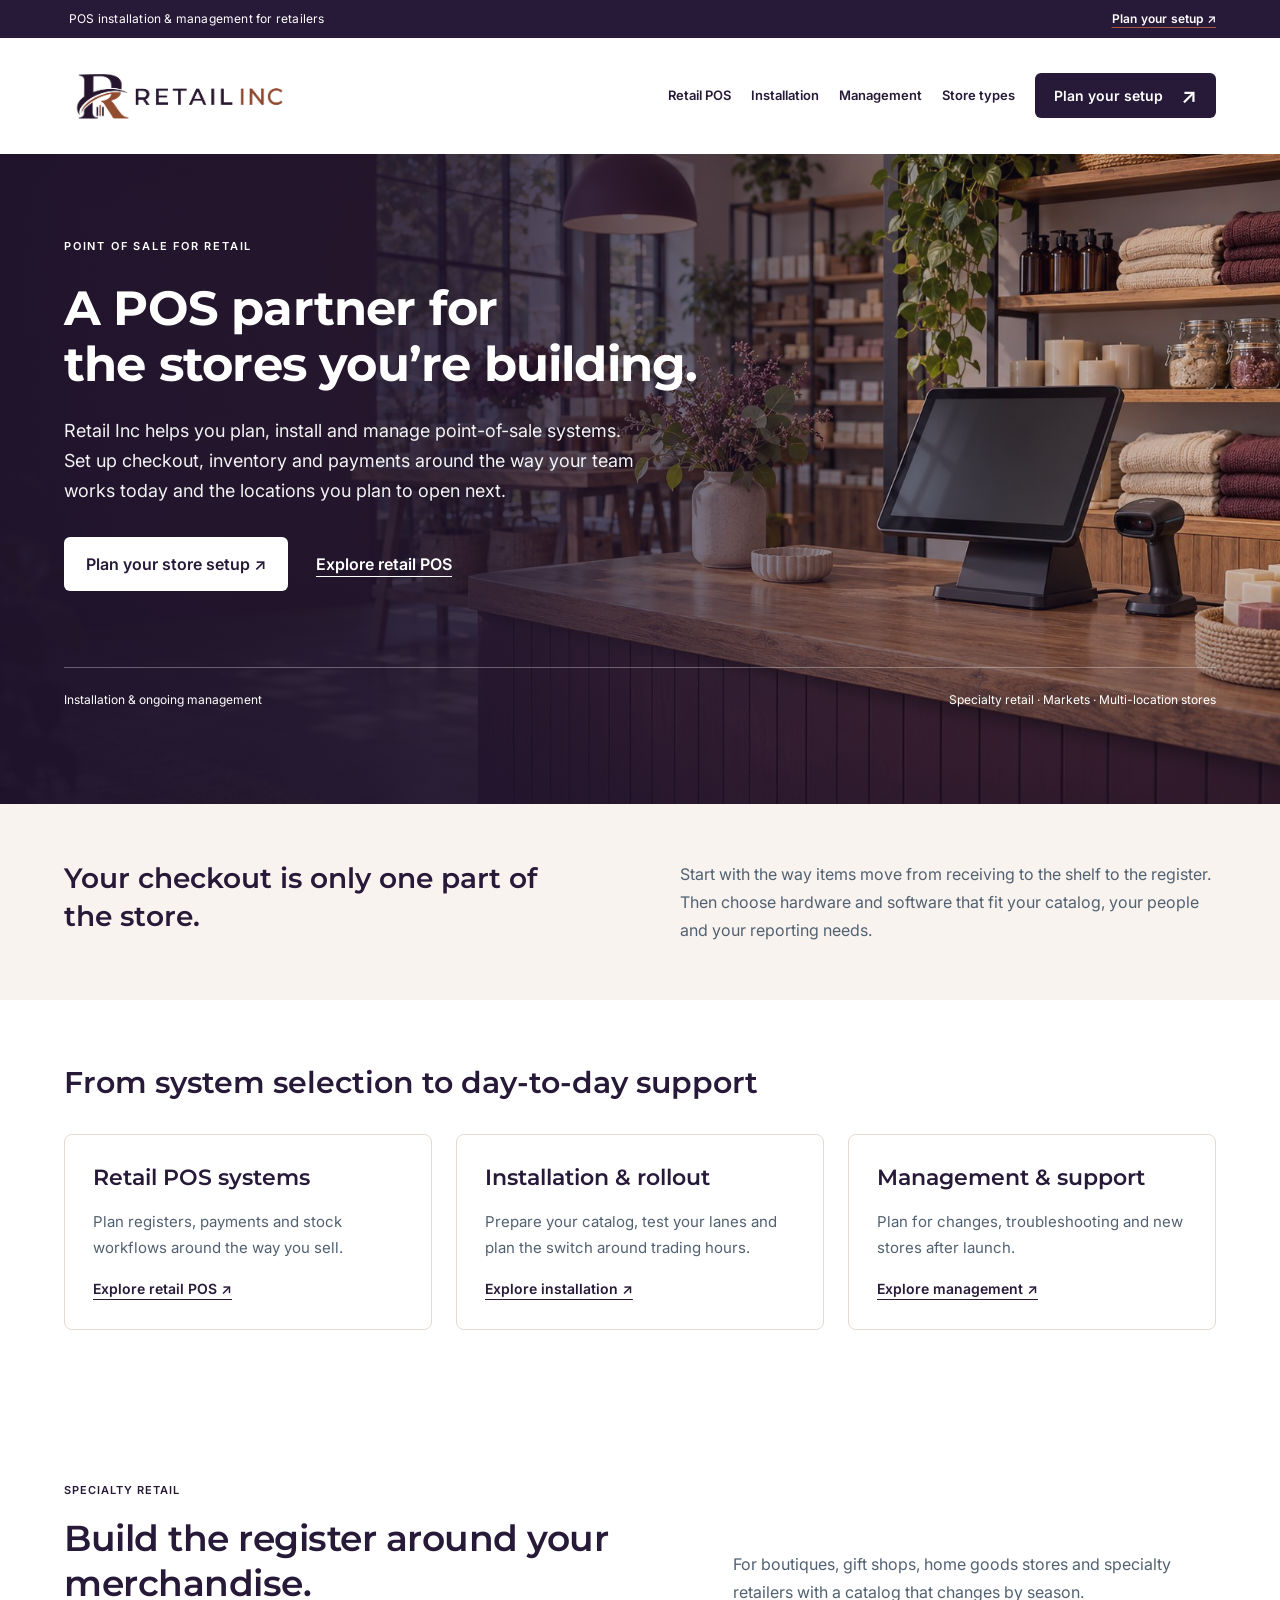
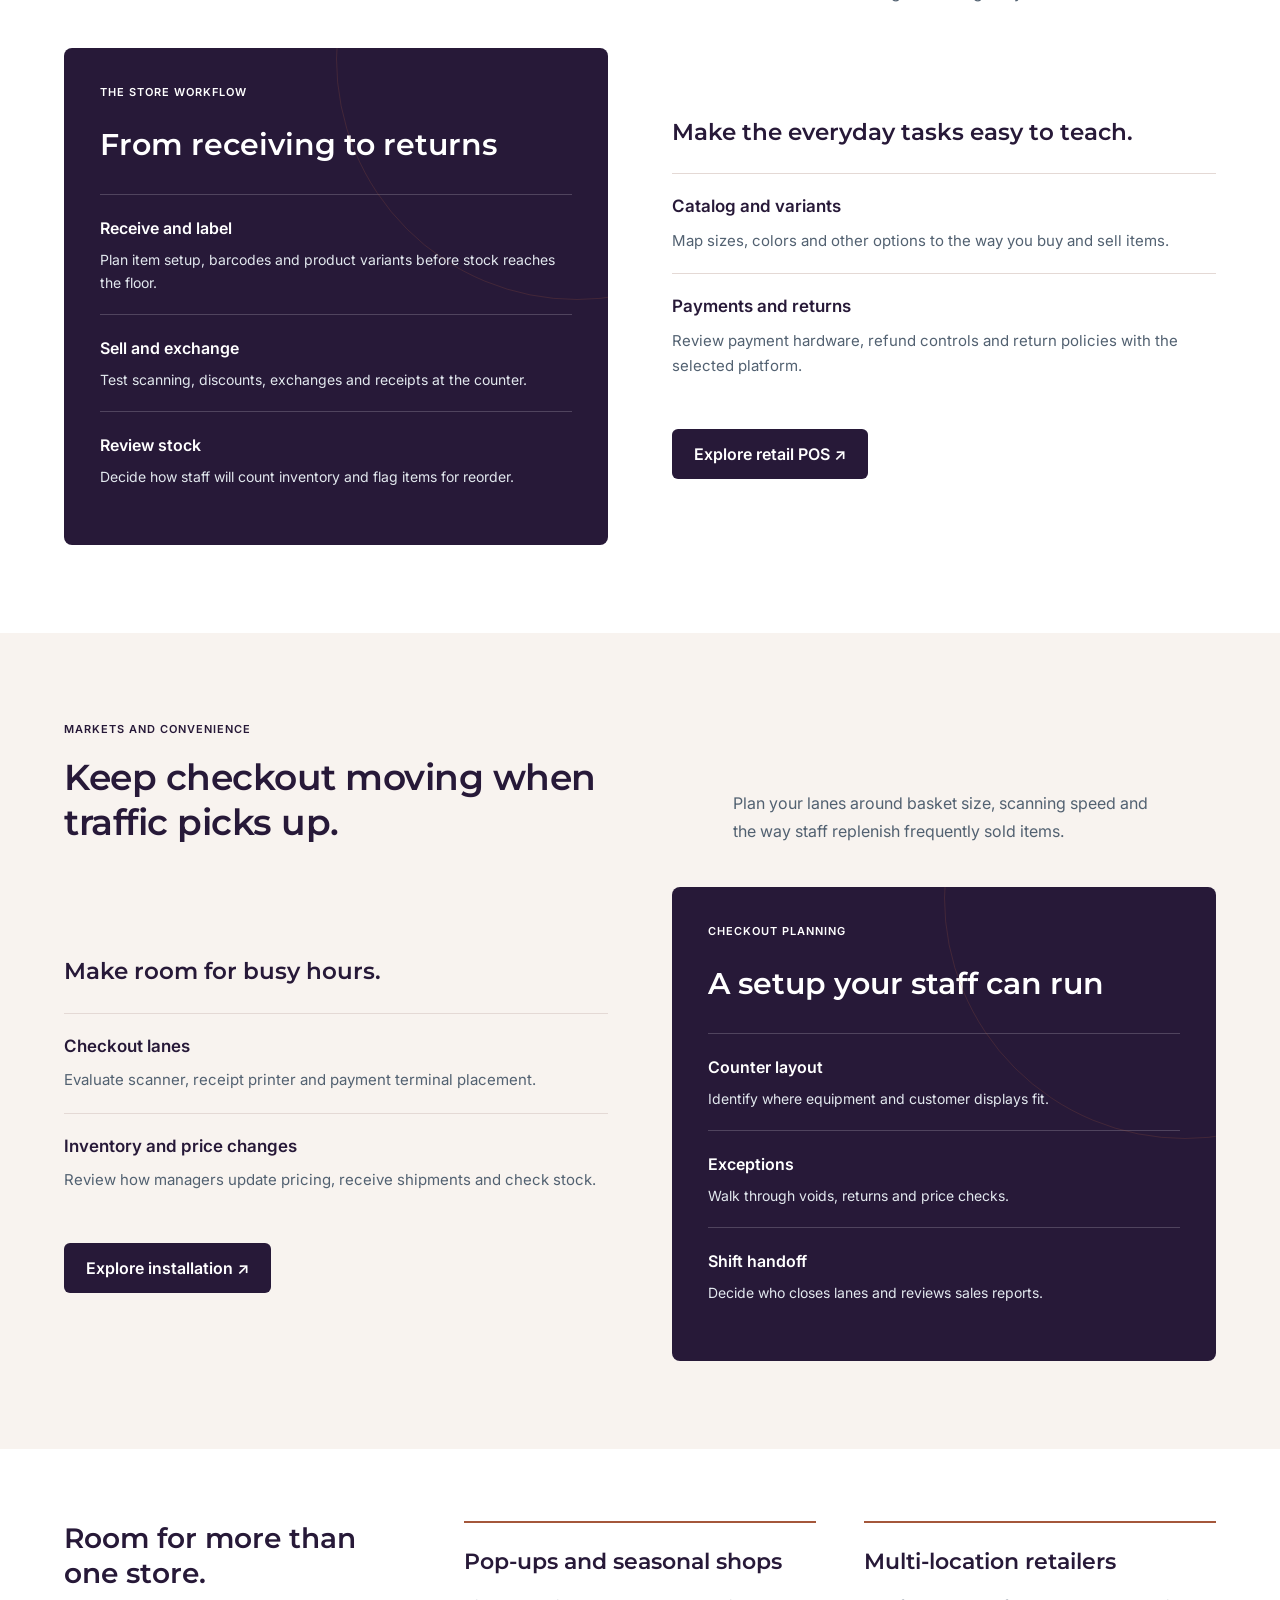
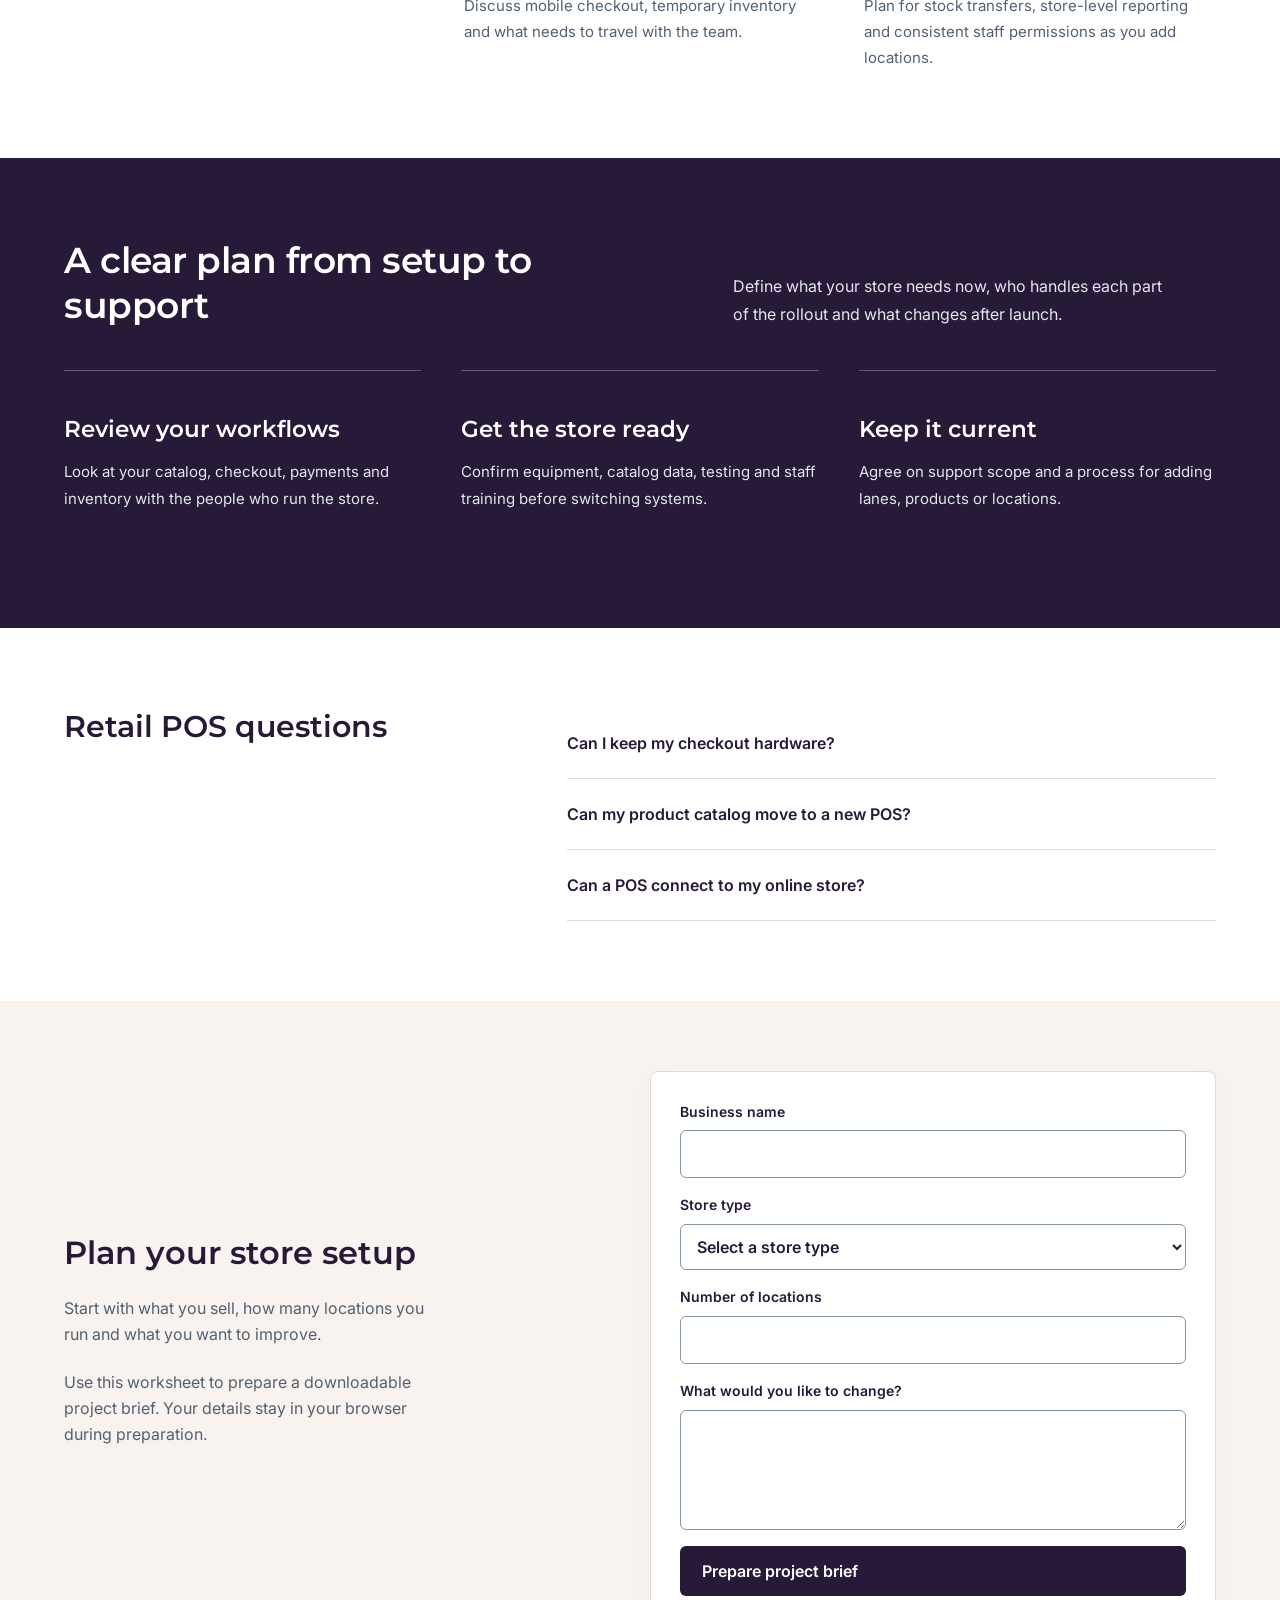
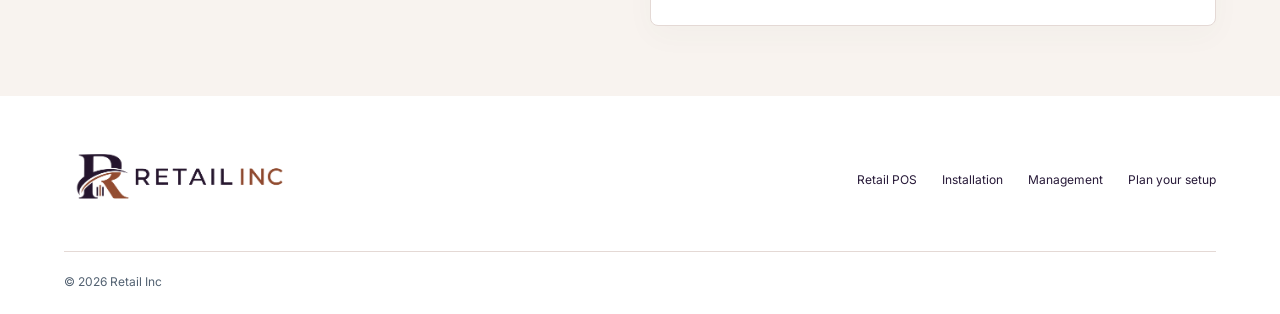
==== index.html @ ff4b21d9 "Add Retail Inc website" ====
<!doctype html>
<html lang="en"><head><meta charset="utf-8"><meta name="viewport" content="width=device-width,initial-scale=1">
<title>Retail Point of Sale & Payments | Retail Inc</title><meta name="description" content="Retail POS installation and ongoing management for specialty stores, markets and multi-location retailers."><meta name="theme-color" content="#271938">
<link rel="icon" href="assets/favicon.png" type="image/png">
<link rel="stylesheet" href="styles.css"><link rel="stylesheet" href="partnership.css"><script src="app.js" defer></script></head>
<body><a class="skip-link" href="#main">Skip to content</a>
<div class="announcement"><div class="wrap"><span>POS installation &amp; management for retailers</span><a href="index.html#contact">Plan your setup ↗</a></div></div>
<header><a class="brand retail-brand" href="index.html"><img src="assets/retail-inc-logo.png" alt="Retail Inc" width="2172" height="724"></a><button class="menu-toggle" aria-label="Open navigation" aria-expanded="false" aria-controls="navigation">☰</button><nav id="navigation" aria-label="Main navigation"><a href="retail-pos.html">Retail POS</a><a href="pos-installation.html">Installation</a><a href="pos-management.html">Management</a><a href="index.html#stores">Store types</a><a class="button small dark" href="index.html#contact">Plan your setup <span aria-hidden="true">↗</span></a></nav></header>
<main id="main" tabindex="-1"><section class="partnership-hero" aria-labelledby="hero-heading"><img class="hero-photo" src="assets/retail-floor.jpg" alt="" width="1672" height="941" fetchpriority="high"><div class="hero-shade"></div><div class="wrap hero-content"><p class="eyebrow">POINT OF SALE FOR RETAIL</p><h1 id="hero-heading">A POS partner for <br>the stores you’re building.</h1><p>Retail Inc helps you plan, install and manage point-of-sale systems. Set up checkout, inventory and payments around the way your team works today and the locations you plan to open next.</p><div class="actions"><a class="button light" href="#contact">Plan your store setup ↗</a><a class="hero-call" href="retail-pos.html">Explore retail POS</a></div><div class="hero-bottom"><span>Installation &amp; ongoing management</span><span>Specialty retail · Markets · Multi-location stores</span></div></div></section><section class="intro-band"><div class="wrap"><h2>Your checkout is only one part of the store.</h2><p>Start with the way items move from receiving to the shelf to the register. Then choose hardware and software that fit your catalog, your people and your reporting needs.</p></div></section><section class="service-links wrap"><div class="service-links-heading"><h2>From system selection to day-to-day support</h2></div><div class="service-card-grid"><a class="service-link-card" href="retail-pos.html"><h3>Retail POS systems</h3><p>Plan registers, payments and stock workflows around the way you sell.</p><b>Explore retail POS ↗</b></a><a class="service-link-card" href="pos-installation.html"><h3>Installation &amp; rollout</h3><p>Prepare your catalog, test your lanes and plan the switch around trading hours.</p><b>Explore installation ↗</b></a><a class="service-link-card" href="pos-management.html"><h3>Management &amp; support</h3><p>Plan for changes, troubleshooting and new stores after launch.</p><b>Explore management ↗</b></a></div></section><section id="stores" class="sector-section wrap"><div class="sector-heading"><div><p class="eyebrow">SPECIALTY RETAIL</p><h2>Build the register around your merchandise.</h2></div><p>For boutiques, gift shops, home goods stores and specialty retailers with a catalog that changes by season.</p></div><div class="lodging-grid"><div class="stay-story"><p class="eyebrow">THE STORE WORKFLOW</p><h3>From receiving to returns</h3><ol><li><div><b>Receive and label</b><p>Plan item setup, barcodes and product variants before stock reaches the floor.</p></div></li><li><div><b>Sell and exchange</b><p>Test scanning, discounts, exchanges and receipts at the counter.</p></div></li><li><div><b>Review stock</b><p>Decide how staff will count inventory and flag items for reorder.</p></div></li></ol></div><div class="sector-copy"><p class="sector-lede">Make the everyday tasks easy to teach.</p><div class="topic-list"><article><h3>Catalog and variants</h3><p>Map sizes, colors and other options to the way you buy and sell items.</p></article><article><h3>Payments and returns</h3><p>Review payment hardware, refund controls and return policies with the selected platform.</p></article></div><a class="button dark" href="retail-pos.html">Explore retail POS ↗</a></div></div></section><div class="service-tint"><section id="markets" class="sector-section wrap"><div class="sector-heading"><div><p class="eyebrow">MARKETS AND CONVENIENCE</p><h2>Keep checkout moving when traffic picks up.</h2></div><p>Plan your lanes around basket size, scanning speed and the way staff replenish frequently sold items.</p></div><div class="lodging-grid"><div class="sector-copy"><p class="sector-lede">Make room for busy hours.</p><div class="topic-list"><article><h3>Checkout lanes</h3><p>Evaluate scanner, receipt printer and payment terminal placement.</p></article><article><h3>Inventory and price changes</h3><p>Review how managers update pricing, receive shipments and check stock.</p></article></div><a class="button dark" href="pos-installation.html">Explore installation ↗</a></div><div class="stay-story"><p class="eyebrow">CHECKOUT PLANNING</p><h3>A setup your staff can run</h3><ol><li><div><b>Counter layout</b><p>Identify where equipment and customer displays fit.</p></div></li><li><div><b>Exceptions</b><p>Walk through voids, returns and price checks.</p></div></li><li><div><b>Shift handoff</b><p>Decide who closes lanes and reviews sales reports.</p></div></li></ol></div></div></section></div><section class="other-venues wrap"><div><h2>Room for more than one store.</h2></div><article><h3>Pop-ups and seasonal shops</h3><p>Discuss mobile checkout, temporary inventory and what needs to travel with the team.</p></article><article><h3>Multi-location retailers</h3><p>Plan for stock transfers, store-level reporting and consistent staff permissions as you add locations.</p></article></section><section class="relationship-section" id="partnership"><div class="wrap"><div class="sector-heading"><h2>A clear plan from setup to support</h2><p>Define what your store needs now, who handles each part of the rollout and what changes after launch.</p></div><div class="relationship-grid"><article><h3>Review your workflows</h3><p>Look at your catalog, checkout, payments and inventory with the people who run the store.</p></article><article><h3>Get the store ready</h3><p>Confirm equipment, catalog data, testing and staff training before switching systems.</p></article><article><h3>Keep it current</h3><p>Agree on support scope and a process for adding lanes, products or locations.</p></article></div></div></section><section class="section wrap faq"><div><h2>Retail POS questions</h2></div><div class="faq-list"><details><summary>Can I keep my checkout hardware?</summary><p>Check the exact models of scanners, printers, payment terminals and other devices against the selected platform before deciding what to replace.</p></details><details><summary>Can my product catalog move to a new POS?</summary><p>Review your export format, SKU and barcode fields, product variants and inventory counts before agreeing on what can be imported.</p></details><details><summary>Can a POS connect to my online store?</summary><p>That depends on both platforms. Confirm how orders, returns and inventory sync before choosing the integration.</p></details></div></section><section class="contact-section" id="contact"><div class="wrap contact-grid"><div><h2>Plan your store setup</h2><p>Start with what you sell, how many locations you run and what you want to improve.</p><p id="inquiry-note">Use this worksheet to prepare a downloadable project brief. Your details stay in your browser during preparation.</p></div><form id="contact-form" aria-describedby="inquiry-note"><label>Business name<input name="business" required maxlength="120"></label><label>Store type<select name="venue" required><option value="">Select a store type</option><option>Specialty retail</option><option>Market or convenience store</option><option>Multi-location retail</option><option>Other</option></select></label><label>Number of locations<input name="locations" type="number" min="1" max="10000" required></label><label>What would you like to change?<textarea name="message" rows="4" maxlength="2000"></textarea></label><button class="button dark" type="submit">Prepare project brief</button><div id="brief-output" hidden><label>Your project brief<textarea id="brief-text" rows="6" readonly></textarea></label><a id="brief-download" class="text-link" download="retail-inc-pos-project-brief.txt">Download as text</a></div><p id="form-status" class="form-status" role="status"></p></form></div></section></main>
<footer class="wrap"><div><a class="retail-brand" href="index.html"><img src="assets/retail-inc-logo.png" alt="Retail Inc" width="2172" height="724"></a></div><div><a href="retail-pos.html">Retail POS</a><a href="pos-installation.html">Installation</a><a href="pos-management.html">Management</a><a href="index.html#contact">Plan your setup</a></div><div class="footer-bottom"><span>© <span id="year">2026</span> Retail Inc</span></div></footer></body></html>
---- styles.css ----
@font-face{font-family:Montserrat;src:url('assets/fonts/Montserrat.ttf') format('truetype');font-style:normal;font-weight:100 900;font-display:swap}
@font-face{font-family:Inter;src:url('assets/fonts/Inter.ttf') format('truetype');font-style:normal;font-weight:100 900;font-display:swap}
:root{--navy:#271938;--gold:#a4573b;--ink:var(--navy);--green:var(--navy);--lime:var(--gold);--cream:#f8f3ef;--muted:#526171;--line:#e4d9d5}*{box-sizing:border-box}html{scroll-behavior:smooth;scroll-padding-top:95px}body{margin:0;background:#fff;color:var(--ink);font-family:'Inter',Arial,sans-serif;font-size:16px;line-height:1.6}h1,h2,h3,p{margin-top:0}h1,h2,h3,.brand{font-family:'Montserrat',Arial,sans-serif}a{color:inherit;text-decoration:none}button,input,select,textarea{font:inherit}button,a,input,select,textarea,summary{-webkit-tap-highlight-color:transparent}button{cursor:pointer}a:focus-visible,button:focus-visible,summary:focus-visible{outline:3px solid #271938;outline-offset:5px}input:focus,select:focus,textarea:focus{outline:2px solid var(--green);outline-offset:2px}.wrap{max-width:1240px;margin:auto;padding-left:32px;padding-right:32px}.announcement{background:var(--green);color:#ffffff;text-align:center;font-size:12px;padding:9px 20px;letter-spacing:.2px}.announcement a{margin-left:18px;color:var(--lime);font-weight:600}.announcement span{margin-left:5px}header{max-width:1440px;margin:auto;display:flex;align-items:center;justify-content:space-between;padding:25px 7%;background:#fff;position:relative;z-index:10}.brand{display:inline-flex;gap:10px;align-items:center;font-size:25px;letter-spacing:-1px;font-weight:800;line-height:1}.brand-pos{font-family:'Inter',Arial,sans-serif;letter-spacing:1.5px;font-size:11px;align-self:flex-end;margin:0 0 3px -4px}.brand-mark{width:30px;height:32px;display:flex;flex-direction:column;justify-content:center;gap:4px}.brand-mark i{height:5px;background:var(--green);border-radius:2px;width:26px;transform:skewX(-20deg)}.brand-mark i:nth-child(2){width:18px}nav{display:flex;align-items:center;gap:29px;font-size:13px;font-weight:600}nav>a:not(.button):hover{color:#271938}.button{display:inline-flex;align-items:center;justify-content:center;gap:29px;padding:15px 22px;border:0;border-radius:7px;font-weight:700;font-size:14px;transition:transform .2s,background .2s;line-height:1.4}.button:hover{transform:translateY(-2px)}.button span{font-size:21px;line-height:1}.dark{background:var(--green);color:#fff}.dark:hover{background:#412951}.small{padding:12px 19px;gap:20px}.light{background:var(--lime);color:var(--green)}.menu-toggle{display:none;border:0;background:none;color:var(--green);font-size:26px}.hero{display:grid;grid-template-columns:1fr 1fr;gap:32px;align-items:center;padding-top:39px;padding-bottom:70px}.eyebrow{font-size:10px;letter-spacing:1.8px;font-weight:700;margin-bottom:23px;display:flex;gap:9px;align-items:center}.dot{height:7px;width:7px;display:inline-block;background:#a4573b;border-radius:50%;flex-shrink:0}h1{font-size:clamp(40px,4.3vw,62px);line-height:1.13;letter-spacing:-2.8px;margin-bottom:24px;font-weight:800}em{font-style:normal;color:#271938}.lede{max-width:480px;color:var(--muted);font-size:16px;line-height:1.75;margin-bottom:29px}.actions{display:flex;align-items:center;gap:25px}.text-link{display:inline-flex;gap:15px;align-items:center;font-size:13px;font-weight:700}.text-link:hover{text-decoration:underline}.hero-notes{display:flex;gap:17px;font-size:10px;color:var(--muted);margin-top:26px}.hero-art{height:470px;background:#f8f3ef;border-radius:18px;position:relative;overflow:hidden;isolation:isolate}.art-grid{position:absolute;inset:0;background-image:linear-gradient(#a4573b0b 1px,transparent 1px),linear-gradient(90deg,#a4573b0b 1px,transparent 1px);background-size:35px 35px}.hero-art:before{content:'';position:absolute;width:420px;height:420px;left:95px;top:20px;background:#eaddc7;border-radius:50%;box-shadow:0 0 0 22px #f0e8db,0 0 0 23px #e4d9d5}.art-caption{position:absolute;top:28px;left:27px;font-size:9px;font-weight:700;letter-spacing:1.5px;display:flex;align-items:center;gap:8px}.terminal{position:absolute;top:95px;left:25px;right:35px;filter:drop-shadow(0 20px 15px #263c3830);transform:rotate(-4deg)}.terminal-screen{background:linear-gradient(130deg,#313e3b,#121a19);padding:10px;border-radius:14px;border:2px solid #53605b;height:248px;position:relative;z-index:2}.pos-top{background:#fff;border-radius:5px 5px 0 0;padding:9px 12px;display:flex;justify-content:space-between;font-size:10px}.pos-top>span{font-size:7px;color:#526171}.mini-mark{color:#a4573b;font-size:15px;vertical-align:middle}.pos-body{display:flex;background:#f7f8f6;height:193px;border-radius:0 0 4px 4px;overflow:hidden;font-size:8px}.pos-body aside{width:29px;background:#f8f3ef;display:flex;flex-direction:column;align-items:center;gap:16px;padding-top:14px;color:#9ba8a1}.pos-body aside .active{color:var(--green)}.pos-menu{flex:1;padding:11px 8px}.pos-title strong{font-size:10px;display:block}.pos-title small{display:block;font-size:6px;color:#839087}.pos-tabs{display:flex;gap:10px;font-size:6px;margin:9px 0}.pos-tabs span{padding:3px 7px}.pos-tabs .selected{background:var(--green);color:#fff;border-radius:4px}.food-grid{display:grid;grid-template-columns:repeat(3,1fr);gap:5px}.food-grid>div{background:#fff;border:1px solid #e4d9d5;border-radius:4px;padding:3px 5px;display:flex;flex-direction:column;height:51px}.food-grid>div>span{font-size:17px;line-height:23px}.food-grid b{font-size:5.5px}.food-grid small{font-size:5px;color:#7b847c}.pos-order{width:118px;background:#fff;padding:12px 9px}.pos-order>b{font-size:9px;display:block}.pos-order>b>span{float:right}.pos-order>small{color:#8c958e;font-size:6px}.pos-order>div{display:flex;justify-content:space-between;border-bottom:1px solid #eef0eb;padding:13px 0;font-size:6px}.pos-order p{margin:21px 0 8px;font-size:7px}.pos-order p b{float:right}.send-kitchen{background:var(--green);color:#fff;padding:7px 5px;display:block;border-radius:3px;font-size:6px;text-align:center}.terminal-neck{width:74px;height:79px;background:linear-gradient(90deg,#1b2523,#495551,#25302c);margin:-2px auto 0;transform:skewX(-9deg)}.terminal-base{width:182px;height:17px;background:linear-gradient(#52615b,#1a2521);margin:-3px auto 0;border-radius:50% 50% 7px 7px}.reader{position:absolute;right:27px;bottom:61px;width:103px;height:173px;background:linear-gradient(110deg,#34413c,#101a16);border:2px solid #55615b;border-radius:13px;transform:rotate(11deg);box-shadow:6px 14px 13px #23352b40;z-index:3;padding:9px}.reader-screen{background:#f8f3ef;border-radius:5px;display:flex;flex-direction:column;align-items:center;height:93px;padding-top:8px;line-height:1.5}.reader-screen>span{font-size:6px;font-weight:700}.reader-screen b{font-size:19px;margin:3px 0}.reader-screen small{font-size:5px}.reader-screen>div{font-size:18px}.reader-keys{text-align:center;color:#798c81;font-size:13px;line-height:18px;margin-top:7px}.reader-keys span{color:#a4573b}.floating-ticket{position:absolute;bottom:70px;left:22px;display:flex;align-items:center;gap:12px;background:white;border-radius:9px;padding:13px 17px;box-shadow:0 8px 25px #304f3520;z-index:4}.ticket-icon{background:#f2e2da;border-radius:50%;height:31px;width:31px;display:grid;place-items:center;color:#271938}.floating-ticket b,.floating-ticket small{display:block;font-size:10px}.floating-ticket small{font-size:9px;color:var(--muted)}.art-foot{position:absolute;bottom:17px;left:27px;font-size:10px;font-weight:600;margin:0}.illustration-note{position:absolute;right:16px;bottom:17px;font-size:8px;color:#526171}.benefit-strip{background:var(--cream);border-block:1px solid #e4d9d5}.benefit-strip>.wrap{padding-block:27px;display:grid;grid-template-columns:1.4fr 1fr 1fr 1fr;align-items:center;gap:27px}.benefit-strip p{font-size:12px;color:var(--muted);line-height:1.7;margin:0}.benefit-strip strong{color:var(--ink);font-size:13px}.benefit-strip .wrap>div{display:flex;gap:13px;align-items:center;font-size:12px}.benefit-strip .wrap>div>span{color:#271938;font-size:11px;border:1px solid #d6c4a7;border-radius:50%;width:30px;height:30px;display:grid;place-items:center;flex-shrink:0}.section{padding-top:85px;padding-bottom:85px}.section-heading{display:flex;justify-content:space-between;align-items:flex-end;gap:60px;margin-bottom:37px}.section-heading>.eyebrow{margin:0}.section-heading p:last-child{max-width:340px;font-size:14px;color:var(--muted);margin-bottom:4px}h2{font-size:37px;line-height:1.22;letter-spacing:-1.6px;margin-bottom:0;font-weight:800}.section-heading .eyebrow{margin-bottom:14px}.industry-grid{display:grid;grid-template-columns:repeat(4,1fr);gap:15px}.industry-card{text-align:left;position:relative;border:1px solid var(--line);border-radius:11px;background:#fff;color:var(--ink);padding:25px 20px 25px;transition:background .2s,transform .2s}.industry-card:hover{transform:translateY(-4px);background:#f8f3ef}.industry-card.active{background:var(--green);border-color:var(--green);color:#fff}.industry-icon{display:block;font-size:34px;line-height:1; margin-bottom:27px}.industry-card small{display:block;font-size:7px;letter-spacing:.9px;opacity:.7}.industry-card h3{font-size:20px;letter-spacing:-.6px;margin:10px 0}.industry-card p{font-size:12px;max-width:165px;line-height:1.7;opacity:.75;margin-bottom:21px}.card-arrow{font-size:24px}.industry-detail{background:var(--cream);border-radius:7px;margin-top:17px;padding:20px 23px;display:grid;grid-template-columns:1fr 1.35fr auto;gap:22px;align-items:center}.industry-detail b{font-size:12px;line-height:1.6}.industry-detail p{font-size:11px;color:var(--muted);margin:0}.industry-detail a{font-size:10px;font-weight:700;white-space:nowrap}.industry-detail a span{margin-left:10px}.solutions{background:var(--cream)}.solution-tabs{border-bottom:1px solid #e4d9d5;display:flex;gap:33px}.solution-tabs button{background:none;border:0;border-bottom:3px solid transparent;padding:15px 0;font-size:13px;font-weight:700;color:#526171}.solution-tabs button[aria-selected=true]{color:var(--green);border-bottom-color:var(--green)}.solution-panel{padding-top:42px;display:grid;grid-template-columns:1fr 1fr;gap:90px;align-items:center}.pill{font-size:8px;letter-spacing:1px;background:#f2e2da;color:#271938;padding:7px 11px;border-radius:4px;display:inline-block;margin-bottom:20px}.solution-copy h3{font-size:35px;line-height:1.2;letter-spacing:-1px;margin-bottom:19px}.solution-copy p{font-size:14px;color:var(--muted);max-width:440px}.solution-copy ul{padding:0;list-style:none;margin:21px 0 26px;font-size:12px}.solution-copy li{margin:10px 0}.solution-copy li:before{content:'✓';color:#271938;margin-right:11px}.workflow-visual{background:#eee6da;border-radius:14px;padding:32px;position:relative}.workflow-top{font-size:8px;letter-spacing:1px;display:flex;align-items:center;gap:8px;margin-bottom:25px;font-weight:700}.demo-label{margin-left:auto;font-size:7px;color:#526171}.workflow-row{border:1px solid #e4d9d5;border-radius:8px;background:#fff;padding:16px;display:flex;gap:13px;align-items:center;box-shadow:0 3px 6px #54644207}.workflow-symbol{background:#f8f3ef;width:38px;height:38px;border-radius:8px;display:grid;place-items:center;font-size:22px;flex-shrink:0}.workflow-row b{font-size:13px;display:block}.workflow-row small{display:block;font-size:10px;color:var(--muted)}.workflow-check{margin-left:auto;color:#271938}.flow-line{height:18px;border-left:2px dashed #a4573b;margin-left:36px}.workflow-visual>p{text-align:center;font-size:10px;color:#526171;margin:23px 0 0}.process-grid{display:grid;grid-template-columns:repeat(4,1fr);gap:30px;margin-top:45px}.process-grid article{border-top:1px solid var(--line);padding-top:23px}.process-grid article>span{font-size:11px;color:#271938;letter-spacing:1px}.process-grid h3{font-size:16px;line-height:1.5;margin:15px 0 10px;letter-spacing:-.4px}.process-grid p{font-size:12px;color:var(--muted);margin:0}.support{background:var(--green);border-radius:16px;color:#fff;display:grid;grid-template-columns:1fr 1.25fr;gap:80px;align-items:center;padding-top:57px;padding-bottom:57px}.support .eyebrow{color:var(--lime);font-size:9px;margin-bottom:16px}.support h2{font-size:33px;letter-spacing:-1px}.support p:not(.eyebrow){font-size:13px;max-width:420px;color:#e3e8ee;line-height:1.8;margin:22px 0}.support-art{height:300px;position:relative;display:grid;place-items:center}.support-orbit{width:240px;height:240px;border-radius:50%;border:1px dashed #a4573b90;position:absolute;box-shadow:0 0 0 34px #ffffff03,0 0 0 68px #ffffff02}.support-center{border:1px solid #a4573b;background:#412951;color:var(--lime);font-size:64px;width:110px;height:110px;display:grid;place-items:center;border-radius:25px;box-shadow:0 0 40px #a4573b10}.orbit-tag{position:absolute;background:#ffffff;color:var(--green);padding:10px 18px;border-radius:7px;font-size:12px;font-weight:700;box-shadow:0 5px 20px #001c1630}.orbit-tag.one{left:3%;top:38px}.orbit-tag.two{right:0;top:130px}.orbit-tag.three{bottom:25px;left:24%}.faq{display:grid;grid-template-columns:1fr 1.5fr;gap:70px}.faq .eyebrow{font-size:9px;margin-bottom:17px}.faq>div>p:last-child{font-size:13px;color:var(--muted);margin-top:20px}.faq-list details{border-bottom:1px solid var(--line)}summary{list-style:none;cursor:pointer;font-size:13px;font-weight:600;padding:22px 0;display:flex;justify-content:space-between;gap:15px}summary::-webkit-details-marker{display:none}summary span{font-size:19px;color:#271938;line-height:1}details[open] summary span{transform:rotate(45deg)}details p{font-size:12px;color:var(--muted);margin:0 25px 22px 0}.contact-section{background:#f8f3ef;padding:70px 0}.contact-grid{display:grid;grid-template-columns:1fr 1.1fr;gap:80px;align-items:center}.contact-grid h2{font-size:41px}.contact-grid>.wrap{margin:0}.contact-grid>div>p:not(.eyebrow){font-size:14px;max-width:360px;color:var(--muted);margin-top:22px}.contact-notes{display:flex;flex-direction:column;font-size:12px;gap:10px;margin-top:30px}.contact-grid>div>.template-note{font-size:10px!important;margin-top:35px!important;color:#526171!important}form{background:#fff;border:1px solid #e4d9d5;padding:29px;border-radius:12px;box-shadow:0 10px 30px #45573908}.form-row{display:grid;grid-template-columns:1fr 1fr;gap:15px}label{font-size:10px;font-weight:700;display:block;margin-bottom:16px}input,select,textarea{width:100%;border:1px solid #8796a3;border-radius:5px;background:#fff;padding:11px 12px;display:block;font-size:12px;color:var(--ink);margin-top:7px}input::placeholder,textarea::placeholder{color:#526171}textarea{resize:vertical;min-height:90px}form .button{width:100%;justify-content:space-between}.form-status{font-size:12px;margin:12px 0 0}.form-status:empty{display:none}footer{display:flex;justify-content:space-between;align-items:center;padding-top:42px;padding-bottom:22px;flex-wrap:wrap;gap:30px}footer .brand{font-size:23px}footer p{font-size:10px;color:var(--muted);margin:14px 0 0}footer>div:nth-child(2){display:flex;gap:25px;font-size:11px}.footer-link{background:none;border:0;padding:0;color:inherit;font-size:11px}.footer-bottom{border-top:1px solid var(--line);padding-top:20px;display:flex;width:100%;justify-content:space-between;font-size:9px;color:#526171}dialog{max-width:520px;width:calc(100% - 40px);border:0;border-radius:14px;padding:35px;color:var(--ink);box-shadow:0 25px 100px #0003}dialog::backdrop{background:#271938bc}dialog h2{font-size:29px;margin-bottom:20px}dialog p{font-size:14px;color:var(--muted)}.dialog-close{position:absolute;right:14px;top:8px;background:none;border:0;font-size:28px;color:var(--green)}
@media(min-width:1450px){header{padding-inline:100px}}@media(max-width:1050px){header{padding-inline:32px}nav{gap:18px}.hero{gap:24px}h1{font-size:46px}.hero-art{height:430px}.terminal{left:15px;right:20px}.terminal-screen{height:218px}.pos-body{height:164px}.pos-order{width:96px}.pos-order p{margin-top:10px}.food-grid>div{height:41px}.food-grid>div>span{font-size:13px;line-height:16px}.pos-title strong{font-size:8px}.floating-ticket{left:12px;padding:10px;bottom:53px}.reader{right:12px;bottom:50px;width:88px;height:151px}.reader-screen{height:79px}.hero-notes{gap:10px;font-size:9px}.actions{gap:17px}.actions .button{gap:15px;font-size:12px}.industry-card{padding:23px 15px}.industry-card h3{font-size:18px}.solution-panel{gap:45px}.support{gap:35px}.contact-grid{gap:45px}.industry-detail{grid-template-columns:1fr 1fr}.industry-detail a{grid-column:1/-1}}@media(max-width:760px){.wrap{padding-inline:22px}.announcement{font-size:10px}.announcement a{display:none}header{padding:22px}.brand{font-size:23px}.menu-toggle{display:block}nav{display:none;position:absolute;top:77px;left:0;right:0;background:#fff;padding:20px 22px;box-shadow:0 12px 20px #123d3914;flex-direction:column;align-items:stretch}nav.open{display:flex}.hero{grid-template-columns:1fr;padding-top:26px;padding-bottom:40px;gap:34px}h1{font-size:48px;letter-spacing:-2px}.eyebrow{font-size:8px;letter-spacing:1.3px}.lede{font-size:14px}.hero-notes{font-size:9px;gap:14px}.hero-art{max-width:550px;width:100%;height:425px}.terminal{top:88px;left:28px;right:40px}.terminal-screen{height:248px}.pos-body{height:193px}.pos-order{width:118px}.pos-order p{margin-top:21px}.food-grid>div{height:51px}.food-grid>div>span{font-size:17px;line-height:23px}.reader{right:26px;bottom:43px}.floating-ticket{bottom:50px;left:20px}.art-foot{bottom:14px;font-size:8px}.illustration-note{font-size:7px;bottom:14px}.benefit-strip>.wrap{grid-template-columns:1fr 1fr;gap:20px}.benefit-strip .wrap>div{font-size:10px;gap:8px}.benefit-strip strong{font-size:11px}.benefit-strip p{font-size:10px}.section{padding-top:55px;padding-bottom:55px}.section-heading{display:block;margin-bottom:28px}.section-heading p:last-child{margin-top:20px;max-width:100%;font-size:13px}h2{font-size:31px;letter-spacing:-1.2px}.industry-grid{grid-template-columns:1fr 1fr;gap:12px}.industry-card small{font-size:6px}.industry-card p{font-size:11px;margin-bottom:12px}.industry-icon{margin-bottom:20px;font-size:29px}.industry-detail{display:block;padding:18px}.industry-detail p{margin:10px 0}.solution-tabs{gap:18px}.solution-tabs button{font-size:10px;line-height:1.5;text-align:left;padding:12px 0}.solution-panel{grid-template-columns:1fr;gap:30px;padding-top:28px}.solution-copy h3{font-size:31px}.workflow-visual{padding:25px}.process-grid{grid-template-columns:1fr 1fr;gap:25px;margin-top:30px}.process-grid h3{font-size:14px}.process-grid p{font-size:11px}.support{margin-inline:15px;width:calc(100% - 30px);grid-template-columns:1fr;padding:28px;gap:20px}.support-art{height:250px}.support-orbit{width:200px;height:200px}.support h2{font-size:29px}.faq{grid-template-columns:1fr;gap:12px}.faq>div>p:last-child{margin-top:14px}summary{font-size:12px}.contact-section{padding:50px 0}.contact-grid{grid-template-columns:1fr;gap:26px}.contact-grid h2{font-size:35px}.contact-grid>div>.template-note{margin-top:22px!important}form{padding:22px}.form-row{gap:12px}.footer-bottom{gap:15px}footer{padding-block:35px 20px}footer>div:nth-child(2){gap:22px}}@media(max-width:380px){h1{font-size:41px}.actions{gap:14px}.actions .button{font-size:11px;padding:13px}.text-link{font-size:11px;gap:9px}.hero-notes{font-size:8px;gap:9px}.hero-art{height:380px}.terminal{left:12px;right:17px;top:80px}.terminal-screen{height:218px}.pos-body{height:164px}.pos-order{width:96px}.food-grid>div{height:41px}.food-grid>div>span{font-size:13px;line-height:16px}.pos-title strong{font-size:8px}.pos-order p{margin-top:10px}.reader{right:15px;bottom:40px}.floating-ticket{left:10px;bottom:44px}.floating-ticket b{font-size:8px}.floating-ticket small{font-size:7px}.art-foot{font-size:7px}.illustration-note{font-size:6px}.form-row{grid-template-columns:1fr}}
@media(prefers-reduced-motion:reduce){html{scroll-behavior:auto}*{transition:none!important}}

/* Hospitality Inc brand system: typography, surfaces and accessible controls. */
:root { --radius-card: 8px; --radius-control: 6px; }
body { line-height: 1.625; }
h1,h2,h3 { letter-spacing: normal; font-weight: 600; }
h1 { font-size:48px; line-height:1.167; font-weight:700; }
h2 { font-size:32px; line-height:1.25; }
h3 { font-size:22px; line-height:1.364; }
.wrap { max-width:1200px; padding-inline:24px; }
header { max-width:1200px; padding:20px 24px; gap:24px; }
.brand { gap:12px; letter-spacing:0; font-size:20px; font-weight:700; flex-shrink:0; }
.brand-logo { width:58px; height:58px; object-fit:contain; }
.brand-name { display:flex; flex-direction:column; gap:7px; }
.brand-name b { font-weight:700; white-space:nowrap; }
.brand-name b span { color:var(--gold); }
.brand-name small { font:500 9px/1.3 'Inter',Arial,sans-serif; letter-spacing:1px; }
nav { gap:24px; font-size:14px; }
nav>a:not(.button):hover { text-decoration:underline; text-underline-offset:5px; }
.announcement { color:#fff; }
.announcement a { color:#fff; text-decoration:underline; text-decoration-color:var(--gold); text-underline-offset:4px; }
.button { border-radius:var(--radius-control); min-height:44px; font-size:16px; line-height:1.25; font-weight:600; gap:18px; }
.button:hover { transform:none; }
.dark:hover { background:#412951; }
.light { background:#fff; color:var(--navy); }
.light:hover { background:var(--cream); }
.text-link { font-size:16px; font-weight:600; text-decoration:underline; text-underline-offset:5px; }
.hero { padding-block:48px 64px; gap:40px; }
.hero h1 em { color:var(--navy); text-decoration:underline; text-decoration-color:var(--gold); text-underline-offset:9px; text-decoration-thickness:3px; }
.eyebrow { font-size:11px; letter-spacing:1px; font-weight:600; }
.hero-notes { flex-wrap:wrap; font-size:12px; }
.hero-art,.industry-card,.workflow-visual,.support,form,dialog { border-radius:var(--radius-card); }
.section { padding-block:80px; }
.benefit-strip p,.benefit-strip strong,.benefit-strip .wrap>div { font-size:14px; }
.section-heading p:last-child,.solution-copy p,.process-grid p,.support p:not(.eyebrow),.faq>div>p:last-child,.contact-grid>div>p:not(.eyebrow) { font-size:16px; line-height:1.625; }
.industry-card { padding:24px 20px; }
.industry-card small { font-size:10px; opacity:1; line-height:1.5; }
.industry-card h3 { font-size:22px; letter-spacing:normal; }
.industry-card p { font-size:14px; opacity:1; max-width:none; }
.industry-card:hover { transform:none; border-color:var(--gold); }
.industry-card.active { border-color:var(--navy); box-shadow:inset 0 4px var(--gold); }
.industry-detail { grid-template-columns:1fr 1.25fr; padding:24px; }
.industry-detail b,.industry-detail p,.industry-detail a { font-size:14px; }
.industry-detail a { grid-column:1/-1; text-decoration:underline; text-underline-offset:4px; white-space:normal; }
.solution-tabs button { font-size:16px; min-height:48px; color:var(--muted); }
.solution-tabs button[aria-selected=true] { border-bottom-color:var(--gold); }
.solution-copy h3 { font-size:32px; line-height:1.25; letter-spacing:normal; }
.pill { font-size:11px; }
.solution-copy ul { font-size:16px; }
.workflow-row b { font-size:16px; }.workflow-row small { font-size:12px; }
.workflow-top,.workflow-visual>p { font-size:11px; }.demo-label { font-size:10px; }
.process-grid { gap:24px; }.process-grid h3 { font-size:22px; letter-spacing:normal; line-height:1.364; }
.process-grid article>span { color:var(--navy); font-size:14px; border-top:3px solid var(--gold); padding-top:10px; }
.support h2 { font-size:32px; letter-spacing:normal; }.support .eyebrow { color:#fff; font-size:11px; }
.support-center { color:#fff; }.orbit-tag { font-size:14px; }
summary { font-size:16px; min-height:48px; }details p { font-size:16px; }
.contact-grid h2 { font-size:32px; }.contact-notes { font-size:14px; }
label { font-size:14px; font-weight:600; }
input,select,textarea { font-size:16px; line-height:1.5; min-height:44px; border-radius:var(--radius-control); }
.form-status { font-size:14px; } .contact-grid>div>.template-note { font-size:12px!important; color:var(--muted)!important; }
footer .footer-logo { width:260px; height:auto; display:block; }
footer p,footer>div:nth-child(2),.footer-link,.footer-bottom { font-size:12px; }
.footer-link,footer>div:nth-child(2)>a { min-height:44px; display:inline-flex; align-items:center; }
.footer-link:hover,footer>div:nth-child(2)>a:hover { text-decoration:underline; }
:where(a,button,summary,input,select,textarea):focus-visible { outline:2px solid var(--navy); outline-offset:3px; }
.announcement a:focus-visible,.support a:focus-visible,.industry-card.active:focus-visible { outline-color:var(--gold); }
.skip-link { position:absolute; z-index:100; top:8px; left:16px; padding:12px 18px; background:#fff; color:var(--navy); transform:translateY(-200%); }
.skip-link:focus { transform:translateY(0); }
@media(max-width:1050px) { nav { gap:16px; } .brand-name small { font-size:8px; } .actions { flex-wrap:wrap; } .hero { gap:24px; } }
@media(max-width:900px) { header { padding-inline:24px; } .brand { font-size:17px; } nav { gap:12px; font-size:12px; } nav .button { font-size:14px; padding-inline:14px; } .hero h1 { font-size:40px; } }
@media(max-width:760px) {
 .wrap { padding-inline:16px; } header { padding:16px; } .brand { font-size:19px; } .brand-logo { width:48px; height:48px; }
 .brand-name small { font-size:8px; } .menu-toggle { min-width:44px; min-height:44px; } nav { top:80px; font-size:16px; padding:16px; }
 nav>a { min-height:44px; display:flex; align-items:center; } nav .button { font-size:16px; }
 .hero { padding-block:32px 48px; gap:32px; } .hero h1 { font-size:32px; line-height:1.25; letter-spacing:normal; }
 .hero h1 em { text-underline-offset:6px; } .hero .lede { font-size:16px; }.hero-notes { gap:12px; }
 .actions { flex-wrap:wrap; gap:24px; }.actions .button { font-size:16px; }
 h2,.support h2,.contact-grid h2,.solution-copy h3 { font-size:26px; line-height:1.31; letter-spacing:normal; }
 .section { padding-block:48px; }.section-heading p:last-child { font-size:16px; }
 .industry-card { padding:20px 16px; }.industry-card h3 { font-size:20px; }.industry-card small { font-size:9px; }
 .solution-tabs { gap:16px; }.solution-tabs button { font-size:13px; flex:1; }
 .process-grid { grid-template-columns:1fr 1fr; }.process-grid h3 { font-size:20px; }.process-grid p { font-size:16px; }
 .support { padding:24px; }.support .eyebrow { font-size:10px; }.faq { gap:24px; }summary { font-size:16px; }
 form { padding:20px; }.form-row { grid-template-columns:1fr; gap:0; }.contact-notes { gap:12px; }
 footer { gap:24px; } footer>div:nth-child(2) { flex-wrap:wrap; gap:24px; }.footer-bottom { flex-wrap:wrap; }
}
@media(max-width:380px) { .brand { font-size:17px; }.brand-name small { font-size:7px; }.industry-grid,.process-grid { grid-template-columns:1fr; }.actions .button,.text-link { font-size:16px; }.hero-notes { font-size:12px; } }
---- partnership.css ----
/* Client revision: balanced lodging and dining, led by a lasting partnership. */
.announcement>.wrap{display:flex;justify-content:space-between;gap:20px;align-items:center}.announcement a{margin:0}.announcement .wrap>span>span{margin-inline:10px;color:#edc8b7}.announcement .wrap>span{font-size:12px}
header{gap:20px}nav{gap:20px;font-size:13px}nav .button{font-size:14px}.nav-phone{white-space:nowrap}.brand-name small{font-size:8px}
.partnership-hero{position:relative;background:var(--navy);color:#fff;min-height:650px;isolation:isolate;overflow:hidden}.hero-photo{position:absolute;inset:0;width:100%;height:100%;object-fit:cover;object-position:center 55%;z-index:-3}.hero-shade{position:absolute;inset:0;z-index:-2;background:linear-gradient(90deg,rgba(29,18,43,.95) 0%,rgba(29,18,43,.83) 38%,rgba(29,18,43,.33) 72%,rgba(29,18,43,.14)),linear-gradient(0deg,rgba(29,18,43,.55),transparent 40%)}
.hero-content{padding-top:84px;padding-bottom:28px}.hero-content .eyebrow{font-size:11px;letter-spacing:1.8px;margin-bottom:24px;color:#fff}.hero-content h1{font-size:48px;line-height:1.17;letter-spacing:-.8px;max-width:750px;margin-bottom:24px}.hero-content>p:not(.eyebrow){font-size:18px;line-height:1.65;max-width:580px;color:#f2f3f4;margin-bottom:32px}.hero-content .actions{gap:28px}.hero-content .button{padding:17px 22px}.hero-call{font-size:16px;text-decoration:underline;text-underline-offset:6px;font-weight:600}.hero-call:focus-visible{outline-color:#fff}.hero-bottom{border-top:1px solid #ffffff50;display:flex;justify-content:space-between;gap:24px;margin-top:76px;padding-top:22px;font-size:12px;color:#fff}.hero-bottom i{font-style:normal;color:#edc8b7;margin:0 10px}
.intro-band{background:var(--cream);padding:56px 0}.intro-band>.wrap{display:grid;grid-template-columns:1fr 1fr;column-gap:80px;row-gap:16px}.intro-band .eyebrow{grid-column:1/-1;margin:0}.intro-band h2{font-size:28px;line-height:1.35}.intro-band p:last-child{font-size:16px;color:var(--muted);margin:0;line-height:1.75}
.sector-section{padding-block:88px}.sector-heading{display:grid;grid-template-columns:1.2fr 1fr;align-items:end;gap:90px;margin-bottom:42px}.sector-heading .eyebrow{margin-bottom:16px}.sector-heading h2{font-size:36px;line-height:1.25;letter-spacing:-.5px}.sector-heading>p{font-size:16px;line-height:1.75;color:var(--muted);margin:0;max-width:440px}
.lodging-grid,.dining-grid{display:grid;grid-template-columns:1fr 1fr;gap:64px;align-items:center}.stay-story{padding:36px;background:var(--navy);color:#fff;border-radius:8px;position:relative;overflow:hidden}.stay-story:before{content:'';position:absolute;width:480px;height:480px;border:1px solid #a4573b38;border-radius:50%;top:-230px;right:-210px;pointer-events:none}.stay-story-top,.board-top{display:flex;justify-content:space-between;gap:16px;font-size:10px;letter-spacing:1.4px;margin-bottom:30px}.stay-story-top>span:last-child,.board-top>span:last-child{font-size:25px;line-height:1}.stay-story h3,.dining-board h3{font-size:30px;line-height:1.3;margin-bottom:30px}.stay-story ol{margin:0;padding:0;list-style:none}.stay-story li{display:flex;gap:18px;align-items:start;padding:20px 0;border-top:1px solid #ffffff30}.stay-story li>span{font-size:12px;color:#efc1aa;padding-top:3px}.stay-story li b{font-size:16px;font-weight:600}.stay-story li p{font-size:14px;line-height:1.6;color:#e2e8ee;margin:8px 0 0}.stay-story .story-caption{font-size:11px;color:#e2e8ee;border-top:1px solid #ffffff30;padding-top:20px;margin:0}
.sector-copy>p{font-size:16px;line-height:1.75;color:var(--muted)}.sector-copy>.sector-lede{font:600 23px/1.5 'Montserrat',Arial,sans-serif;color:var(--navy);margin-bottom:16px}.topic-list{margin:24px 0 30px}.topic-list article{padding:20px 0;border-top:1px solid var(--line)}.topic-list h3{font:600 17px/1.5 'Inter',Arial,sans-serif;margin-bottom:8px}.topic-list p{font-size:15px;color:var(--muted);line-height:1.7;margin:0}
.restaurant-section{padding-block:80px;background:var(--cream)}.dining-board{padding:36px;border:1px solid #ddc8be;border-radius:8px;background:#fff}.dining-board h3{color:var(--navy)}.concept-row{display:flex;gap:18px;padding:24px 0;border-top:1px solid var(--line)}.concept-row>span{width:40px;height:40px;border:1px solid #ddc5a1;border-radius:50%;display:grid;place-items:center;flex-shrink:0;font-size:12px}.concept-row b{font-size:16px;font-weight:600}.concept-row p{font-size:14px;color:var(--muted);margin:6px 0 0}.board-caption{font-size:12px;color:var(--muted);margin:16px 0 0;border-top:3px solid var(--gold);padding-top:18px}
.other-venues{padding-block:72px;display:grid;grid-template-columns:1fr 1fr 1fr;gap:48px}.other-venues .eyebrow{font-size:10px}.other-venues h2{font-size:28px}.other-venues h3{font-size:22px;margin-bottom:16px}.other-venues article{border-top:2px solid var(--gold);padding-top:24px}.other-venues p:not(.eyebrow){font-size:15px;color:var(--muted);line-height:1.75}.other-venues .text-link{font-size:14px}
.relationship-section{background:var(--navy);color:#fff;padding-block:80px}.relationship-section .sector-heading p{color:#e2e8ee}.relationship-section .eyebrow{color:#fff}.relationship-grid{display:grid;grid-template-columns:repeat(3,1fr);gap:40px;margin-bottom:36px}.relationship-grid article{border-top:1px solid #ffffff45;padding-top:24px}.relationship-grid article>span{font-size:10px;letter-spacing:1px;color:#efc1aa}.relationship-grid h3{font-size:23px;line-height:1.4;margin:18px 0 12px}.relationship-grid p{font-size:15px;line-height:1.8;color:#e2e8ee;margin:0}.relationship-section .text-link{font-size:15px;color:#fff}.relationship-section a:focus-visible{outline-color:#fff}
.faq h2{font-size:30px}.faq .eyebrow{font-size:11px}.contact-grid{gap:72px}.contact-phone{font:600 27px/1.5 'Montserrat',Arial,sans-serif;display:inline-flex;gap:20px;align-items:center;margin-top:16px;text-decoration:underline;text-underline-offset:7px}.contact-grid>div>.contact-hours{font-size:14px;margin:16px 0;color:var(--navy)}address{font-size:14px;line-height:1.7;font-style:normal;color:var(--muted)}.contact-grid>div>.template-note{max-width:390px}footer .footer-contact{display:block}footer .footer-contact>a{font-weight:600;font-size:16px;min-height:44px}footer .footer-contact p{font-size:12px;margin:8px 0}footer>div:nth-child(3){display:flex;gap:24px;font-size:12px}footer>div:nth-child(3)>a{min-height:44px;display:inline-flex;align-items:center}
@media(max-width:1100px){nav{gap:14px;font-size:12px}.brand{font-size:18px}.brand-name small{font-size:7px}.nav-phone{display:none}.lodging-grid,.dining-grid{gap:40px}.sector-heading{gap:48px}.hero-content h1{font-size:44px}}
@media(max-width:800px){header{padding:16px}.menu-toggle{display:block}nav{display:none;position:absolute;top:80px;left:0;right:0;padding:20px;background:#fff;box-shadow:0 12px 20px #27193818;flex-direction:column;align-items:stretch;font-size:16px}nav.open{display:flex}nav>a{min-height:44px;display:flex;align-items:center}.nav-phone{display:flex}.hero-content h1{font-size:38px}.hero-content{padding-top:60px}.sector-heading{gap:32px}.sector-heading h2{font-size:30px}.lodging-grid,.dining-grid{gap:28px}.stay-story,.dining-board{padding:28px}.other-venues{gap:28px}.relationship-grid{gap:24px}.intro-band>.wrap{gap:24px}.sector-copy>.sector-lede{font-size:20px}}
@media(max-width:650px){.announcement{padding:8px 0}.announcement>.wrap{justify-content:space-between;gap:10px}.announcement .wrap>span{font-size:9px}.announcement .wrap>span>span{margin-inline:3px}.announcement a{display:inline;font-size:11px;white-space:nowrap}.announcement a span{display:none}.brand{font-size:18px}.partnership-hero{min-height:650px}.hero-content{padding-top:52px;padding-bottom:24px}.hero-content h1{font-size:34px;line-height:1.25;letter-spacing:-.5px}.hero-content h1 br{display:none}.hero-content h1{max-width:440px}.hero-content .eyebrow{font-size:9px;letter-spacing:1px}.hero-content>p:not(.eyebrow){font-size:16px;max-width:380px}.hero-content .actions{align-items:start;gap:24px;flex-direction:column}.hero-content .button{font-size:14px;padding:16px 18px}.hero-shade{background:linear-gradient(90deg,rgba(29,18,43,.9),rgba(29,18,43,.63)),linear-gradient(0deg,rgba(29,18,43,.65),transparent)}.hero-photo{object-position:62% center}.hero-bottom{flex-direction:column;gap:12px;margin-top:44px;font-size:11px}.hero-bottom i{margin-inline:5px}.intro-band{padding-block:40px}.intro-band>.wrap{grid-template-columns:1fr;gap:20px}.intro-band h2{font-size:26px}.intro-band .eyebrow{font-size:9px}.sector-section,.restaurant-section{padding-block:48px}.sector-heading{grid-template-columns:1fr;gap:22px;margin-bottom:28px}.sector-heading h2{font-size:28px}.sector-heading .eyebrow{font-size:10px}.lodging-grid,.dining-grid{grid-template-columns:1fr;gap:32px}.stay-story h3,.dining-board h3{font-size:28px}.stay-story,.dining-board{padding:28px 24px}.sector-copy>.sector-lede{font-size:22px}.topic-list{margin-block:24px}.sector-copy .button{font-size:14px}.other-venues{grid-template-columns:1fr;gap:32px;padding-block:48px}.other-venues h2 br{display:none}.other-venues article{padding-top:20px}.relationship-section{padding-block:48px}.relationship-grid{grid-template-columns:1fr;gap:28px}.relationship-grid h3{font-size:22px}.relationship-grid article>span{font-size:10px}.faq h2{font-size:26px}.contact-phone{font-size:25px}.contact-grid{gap:32px}footer{align-items:start}footer .footer-logo{width:230px}footer>div:nth-child(3){flex-wrap:wrap;width:100%;gap:24px}.contact-grid>div>.template-note{font-size:12px!important}}
@media(prefers-reduced-motion:reduce){html{scroll-behavior:auto}}

footer>div.footer-contact{display:block}footer>div.footer-contact>a{display:inline-flex;align-items:center}footer>div.footer-contact address{margin-top:8px}
/* Lodging service pages and replaceable product-image placeholders. */
.service-links{padding-block:64px}.service-links-heading{margin-bottom:32px}.service-links-heading .eyebrow{font-size:10px}.service-links-heading h2{font-size:30px}.service-card-grid{display:grid;grid-template-columns:repeat(3,1fr);gap:24px}.service-link-card{display:block;border:1px solid var(--line);border-radius:8px;padding:28px;background:#fff}.service-link-card>span{font-size:10px;letter-spacing:1px}.service-link-card h3{font-size:22px;line-height:1.4;margin:22px 0 16px}.service-link-card p{font-size:15px;color:var(--muted);line-height:1.7}.service-link-card b{font-size:14px;font-weight:600;text-decoration:underline;text-underline-offset:5px}.service-link-card:hover{border-color:var(--gold)}.two-col{grid-template-columns:1fr 1fr}
.service-hero{background:var(--cream);padding-block:24px 64px;border-bottom:1px solid var(--line)}.breadcrumbs{font-size:12px;color:var(--muted);margin-bottom:48px}.breadcrumbs a{text-decoration:underline;text-underline-offset:3px}.service-hero h1{font-size:46px;line-height:1.2;margin-bottom:24px;max-width:900px;letter-spacing:-.5px}.service-hero .eyebrow{font-size:11px}.service-hero-lede{font-size:18px;line-height:1.7;max-width:760px;color:var(--muted);margin-bottom:28px}.service-hero .actions{flex-wrap:wrap}.service-subnav{display:flex;gap:36px;padding-block:20px;border-bottom:1px solid var(--line);font-size:14px;font-weight:600}.service-subnav a{padding:8px 0;text-decoration:underline;text-decoration-color:transparent;text-underline-offset:8px}.service-subnav a[aria-current=page],.service-subnav a:hover{text-decoration-color:var(--gold)}
.service-section{padding-block:72px}.service-heading{display:grid;grid-template-columns:1.2fr 1fr;gap:64px;align-items:end;margin-bottom:36px}.service-heading h2{font-size:30px;line-height:1.3}.service-heading p:not(.eyebrow){font-size:16px;color:var(--muted);line-height:1.75;margin-bottom:0}.service-heading .eyebrow{font-size:10px;margin-bottom:14px}.service-tint{background:var(--cream)}.detail-card-grid{display:grid;grid-template-columns:repeat(3,1fr);gap:24px}.detail-card{border-top:2px solid var(--gold);padding:24px 0 0}.detail-card>span{font-size:12px}.detail-card h3{font-size:21px;line-height:1.4;margin:16px 0 12px}.detail-card p{font-size:15px;line-height:1.75;color:var(--muted);margin:0}.service-split{display:grid;grid-template-columns:1fr 1fr;gap:64px;align-items:start}.service-split h2{font-size:30px;line-height:1.3}.service-split p{font-size:16px;color:var(--muted);line-height:1.75}.service-split p a{text-decoration:underline;text-underline-offset:4px}.scope-panel{padding:32px;background:var(--cream);border:1px solid var(--line);border-radius:8px}.service-tint .scope-panel{background:#fff}.scope-panel h3{font-size:21px;line-height:1.4}.scope-panel ul{padding-left:20px;font-size:15px;line-height:1.7}.scope-panel li{margin-bottom:12px}.scope-panel p{font-size:13px;line-height:1.7;margin-bottom:0}
.equipment-grid{display:grid;grid-template-columns:repeat(3,1fr);gap:24px}.equipment-card{margin:0;background:#fff;border:1px solid var(--line);border-radius:8px;overflow:hidden}.equipment-placeholder{height:240px;background:repeating-linear-gradient(135deg,#f4f1eb,#f4f1eb 12px,#f0ede7 12px,#f0ede7 24px);display:flex;align-items:center;justify-content:center;flex-direction:column;gap:45px;position:relative}.equipment-placeholder>span{font-size:9px;letter-spacing:1.4px;color:var(--muted);z-index:1}.device-outline{width:160px;height:102px;border:3px solid #657789;border-radius:7px;background:#fff;position:relative;padding:12px}.device-terminal:after,.device-display:after{content:'';position:absolute;width:55px;height:28px;border-bottom:3px solid #657789;border-left:3px solid #657789;bottom:-31px;left:50%;transform:translateX(-50%)}.device-terminal:before,.device-display:before{content:'';position:absolute;width:92px;height:3px;background:#657789;bottom:-33px;left:50%;transform:translateX(-50%)}.device-handheld{width:66px;height:120px;border-radius:12px;padding:13px 8px;transform:rotate(-8deg)}.device-display{width:180px;height:110px;border-radius:4px}.device-screen{height:100%;background:#edf1f4;padding:8px;display:grid;grid-template-columns:repeat(3,1fr);gap:5px}.device-screen i{display:block;border:1px solid #c2ccd5;background:#fff;border-radius:3px}.device-handheld .device-screen{grid-template-columns:1fr;padding:5px;gap:4px}.equipment-card figcaption{padding:24px}.equipment-card h3{font-size:19px;line-height:1.4;margin-bottom:12px}.equipment-card p{font-size:14px;line-height:1.7;color:var(--muted)}.equipment-card small{font-size:11px;line-height:1.6;color:var(--muted);display:block;border-top:1px solid var(--line);padding-top:14px}
.rollout-steps{list-style:none;margin:0;padding:0;max-width:960px}.rollout-steps>li{display:grid;grid-template-columns:70px 1fr;gap:24px;padding:32px 0;border-top:1px solid var(--line)}.rollout-steps>li>span{font:600 26px/1.4 'Montserrat',Arial,sans-serif;color:var(--navy)}.rollout-steps h3{font-size:23px;margin-bottom:12px}.rollout-steps p{font-size:16px;color:var(--muted);line-height:1.7;margin-bottom:12px}.rollout-steps small{font-size:13px;line-height:1.7;display:block;color:var(--muted)}
.service-cta{padding-block:56px;background:var(--navy);color:#fff}.service-cta>.wrap{display:grid;grid-template-columns:1.3fr 1fr;gap:64px;align-items:center}.service-cta h2{font-size:30px;line-height:1.3}.service-cta p:not(.eyebrow){font-size:15px;line-height:1.75;color:#e2e8ee;margin:20px 0 0}.service-cta .eyebrow{font-size:10px}.service-cta a:focus-visible{outline-color:#fff}footer>div:nth-child(3){flex-wrap:wrap}
@media(max-width:1000px){header nav{gap:12px;font-size:12px}.service-heading,.service-split{gap:32px}.service-card-grid,.equipment-grid,.detail-card-grid{gap:20px}.service-link-card{padding:24px}.service-link-card h3{font-size:20px}.service-hero h1{font-size:40px}.service-cta>.wrap{gap:32px}.service-card-grid:not(.two-col){grid-template-columns:repeat(3,1fr)}}
@media(max-width:800px){header nav{font-size:16px}.service-hero h1{font-size:36px}.service-heading{grid-template-columns:1fr;gap:20px}.service-heading h2{font-size:28px}.equipment-grid{grid-template-columns:1fr}.equipment-card{display:grid;grid-template-columns:1fr 1fr}.equipment-placeholder{height:260px}.detail-card-grid{grid-template-columns:1fr 1fr}.service-card-grid:not(.two-col){grid-template-columns:1fr}.service-link-card h3{margin-top:14px}.service-subnav{gap:24px;font-size:12px}.service-split{gap:24px}.service-cta>.wrap{grid-template-columns:1fr;gap:28px}}
@media(max-width:650px){.service-links,.service-section{padding-block:48px}.service-links-heading h2,.service-heading h2,.service-split h2,.service-cta h2{font-size:26px}.service-hero{padding-bottom:44px}.breadcrumbs{font-size:11px;margin-bottom:32px}.service-hero h1{font-size:32px;letter-spacing:normal}.service-hero-lede{font-size:16px}.service-hero .actions{align-items:start;flex-direction:column;gap:24px}.service-hero .button{font-size:14px}.service-subnav{gap:12px;justify-content:space-between;font-size:11px;align-items:start}.service-subnav a{max-width:32%;line-height:1.6}.service-split,.detail-card-grid,.two-col{grid-template-columns:1fr}.equipment-card{display:block}.equipment-placeholder{height:250px}.equipment-card figcaption{padding:24px}.scope-panel{padding:24px}.rollout-steps>li{grid-template-columns:38px 1fr;gap:16px;padding:28px 0}.rollout-steps>li>span{font-size:22px}.rollout-steps h3{font-size:21px}.service-cta .button{font-size:14px}.service-hero h1 br{display:none}}

.retail-brand { display:inline-flex; align-items:center; flex-shrink:0; }
.retail-brand img { display:block; width:230px; height:auto; }
.hero-photo { object-position:center 55%; }
.service-link-card h3 { margin-top:0; }
.device-terminal,.device-display { margin-bottom:15px; }
.device-scanner { width:122px; height:80px; }
.intro-band h2 { max-width:500px; }
@media(max-width:800px) { .retail-brand img { width:185px; } }
@media(max-width:360px) { .retail-brand img { width:160px; } }

#brief-output { margin-top: 24px; }
#brief-output .text-link { min-height: 44px; }
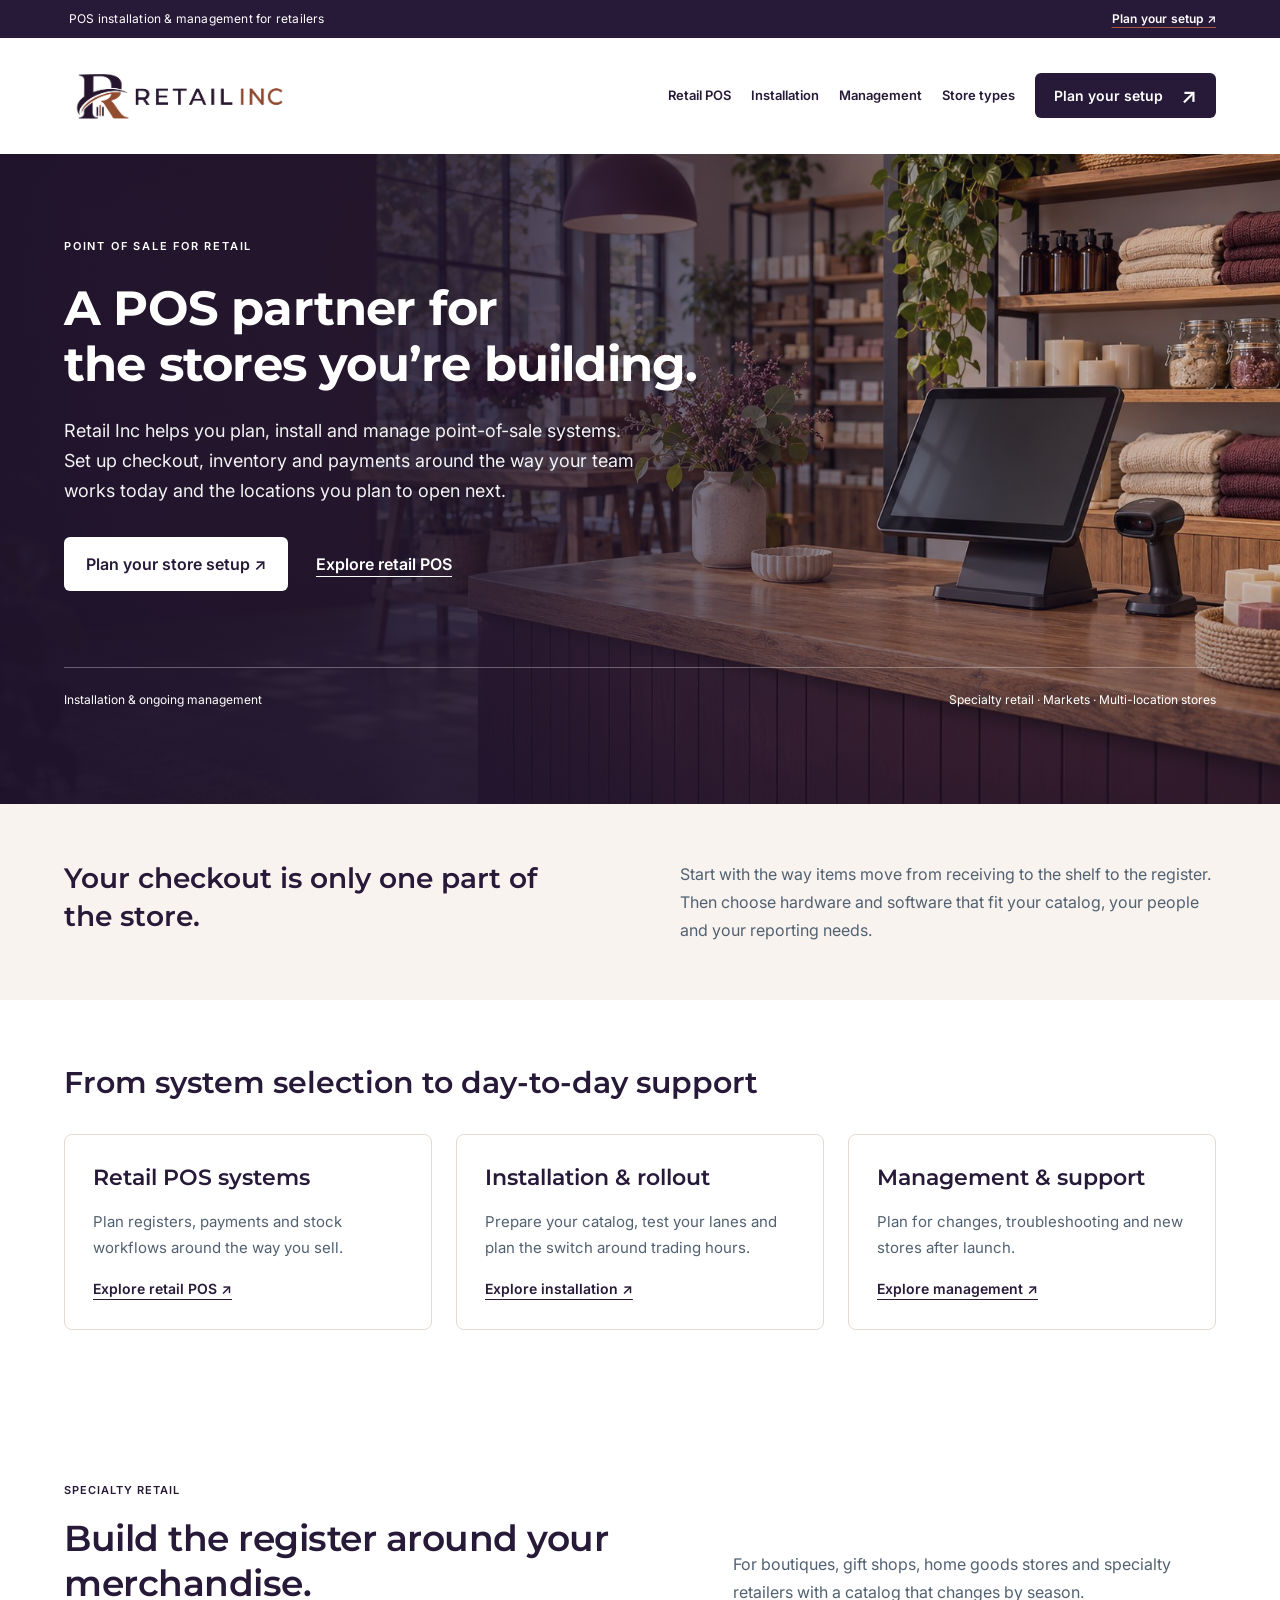
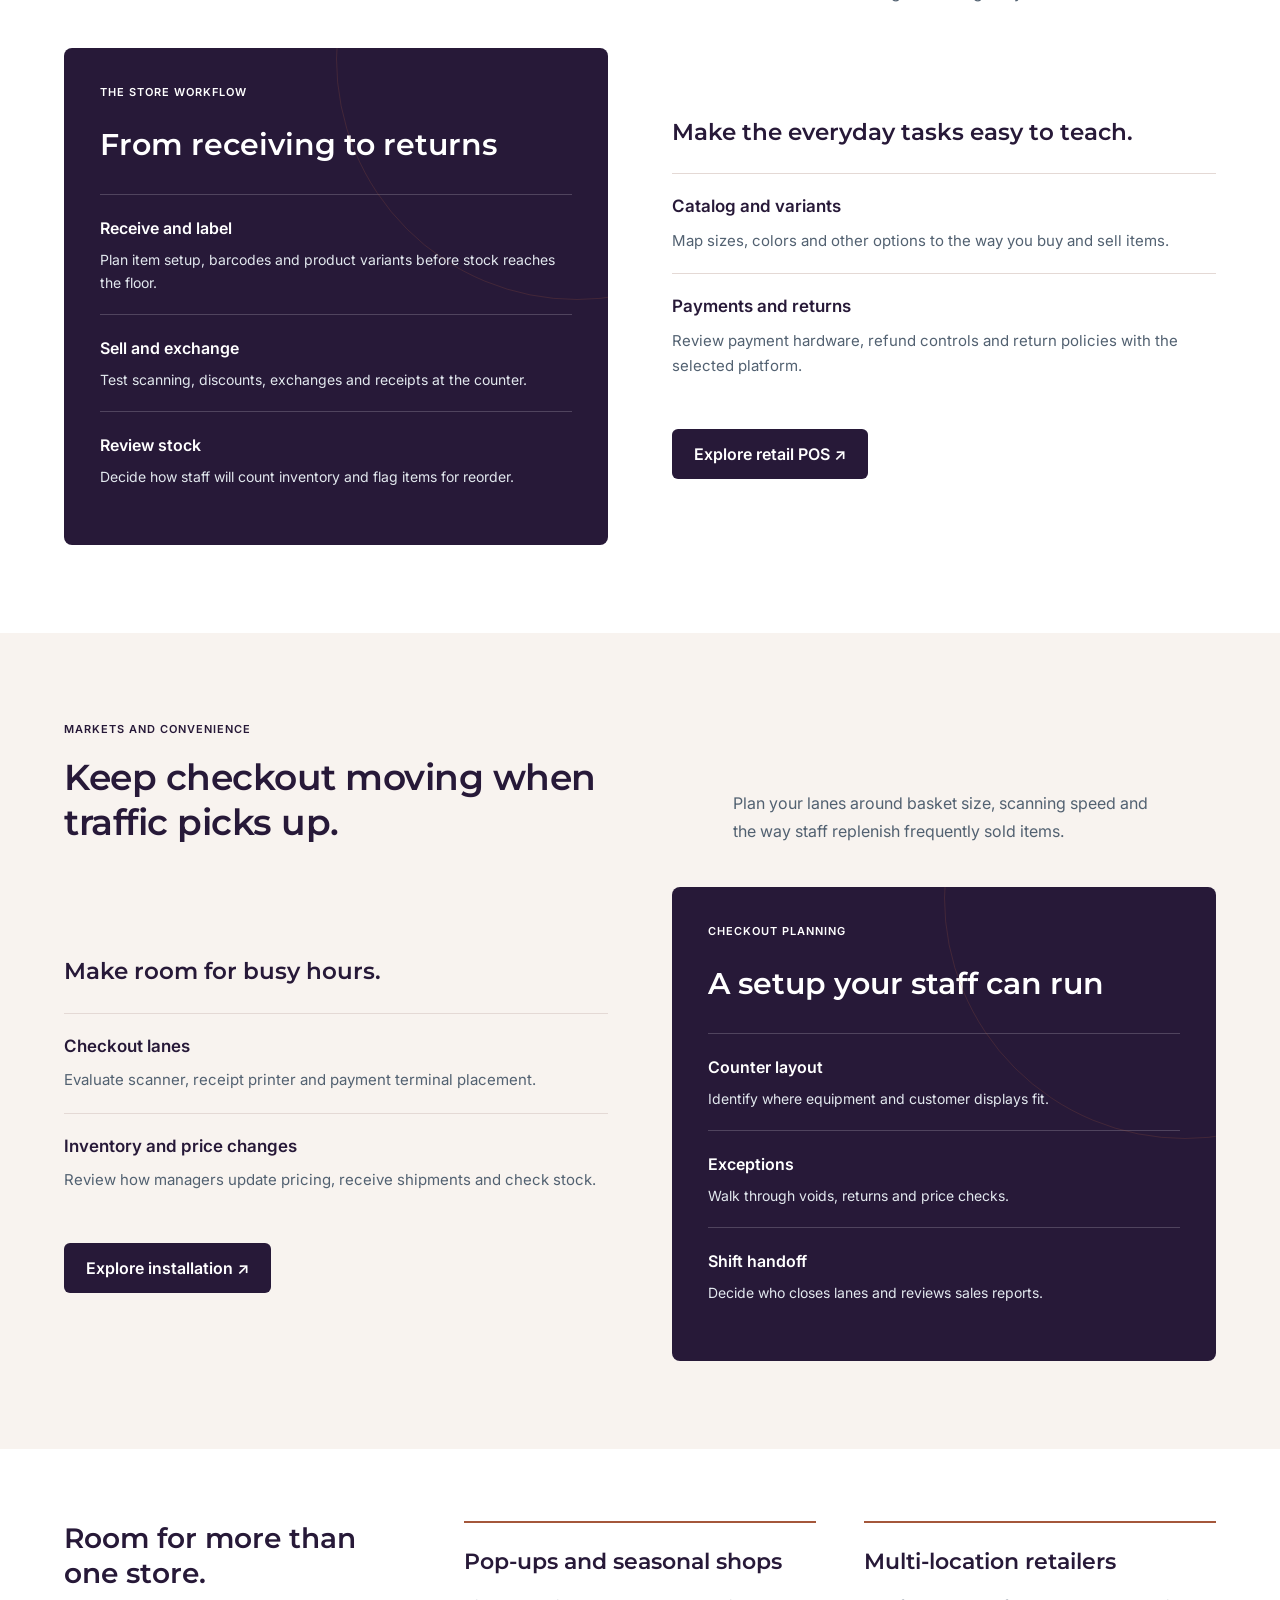
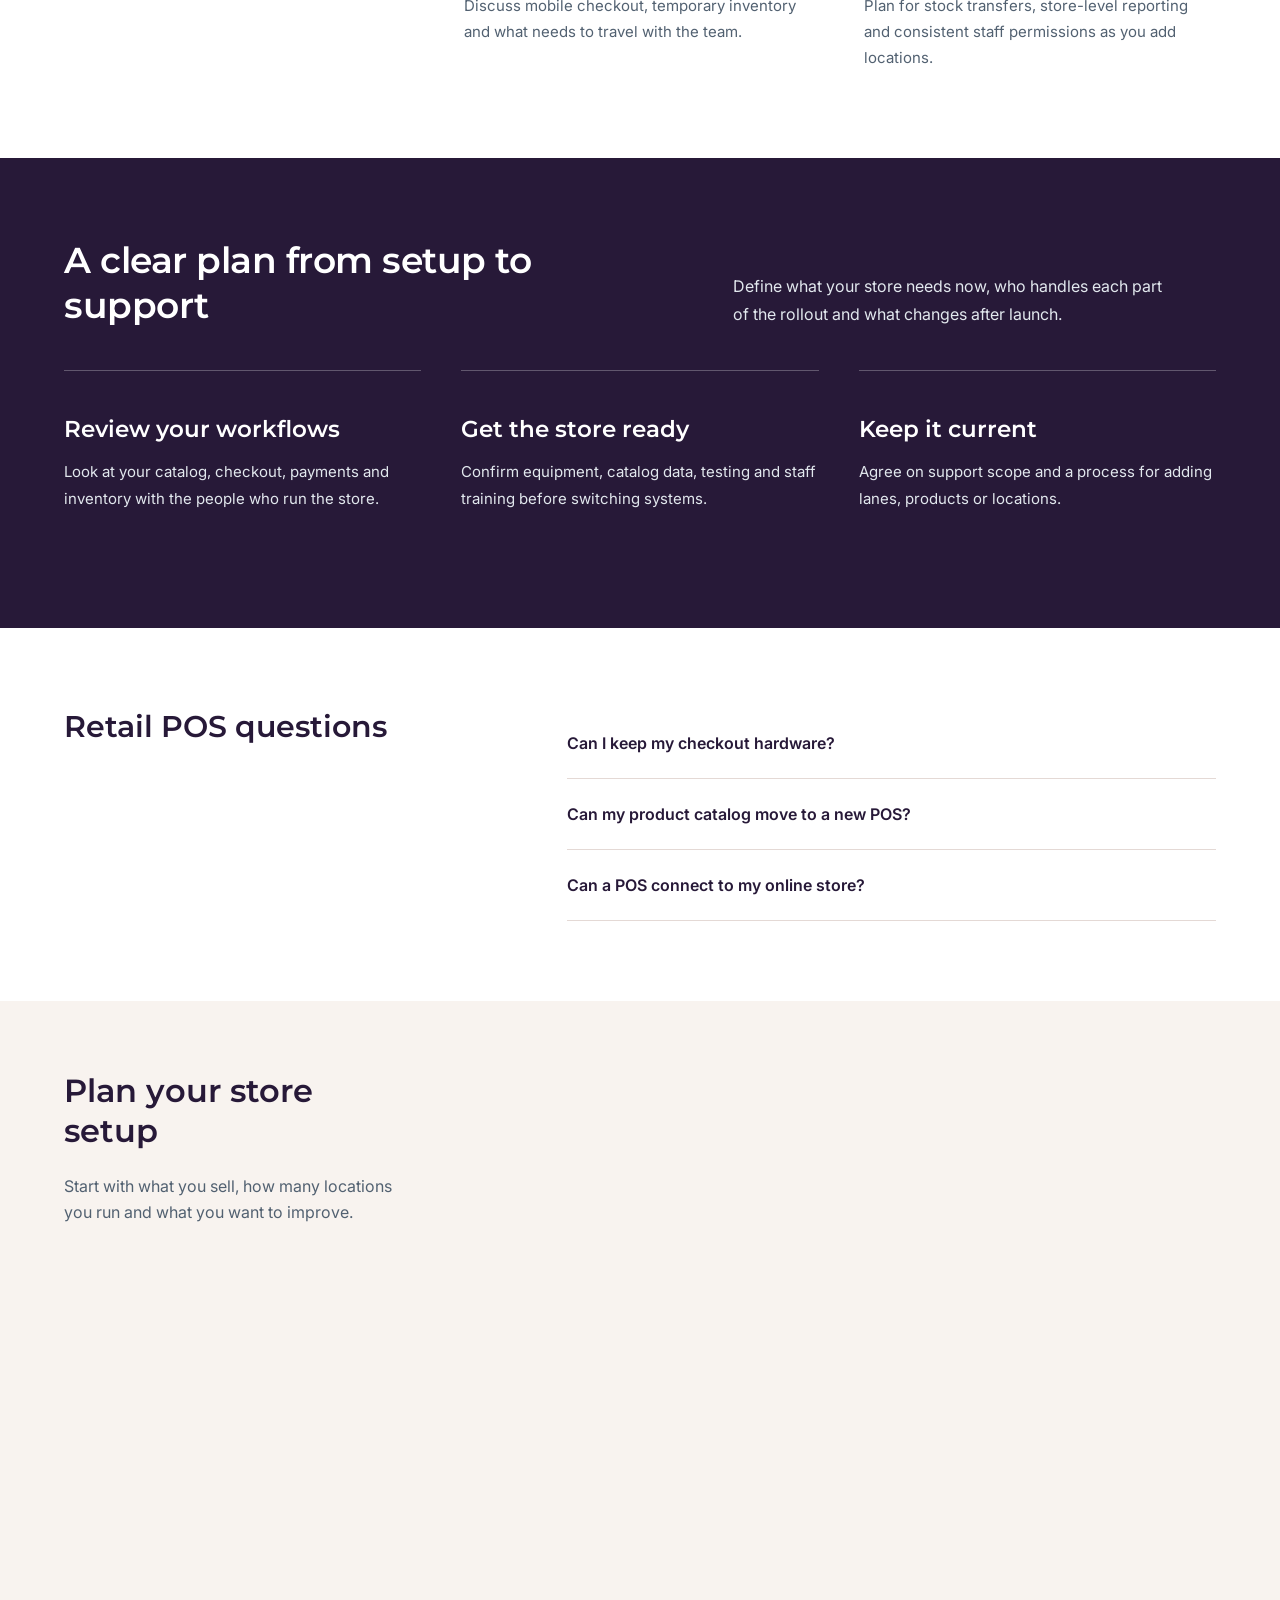
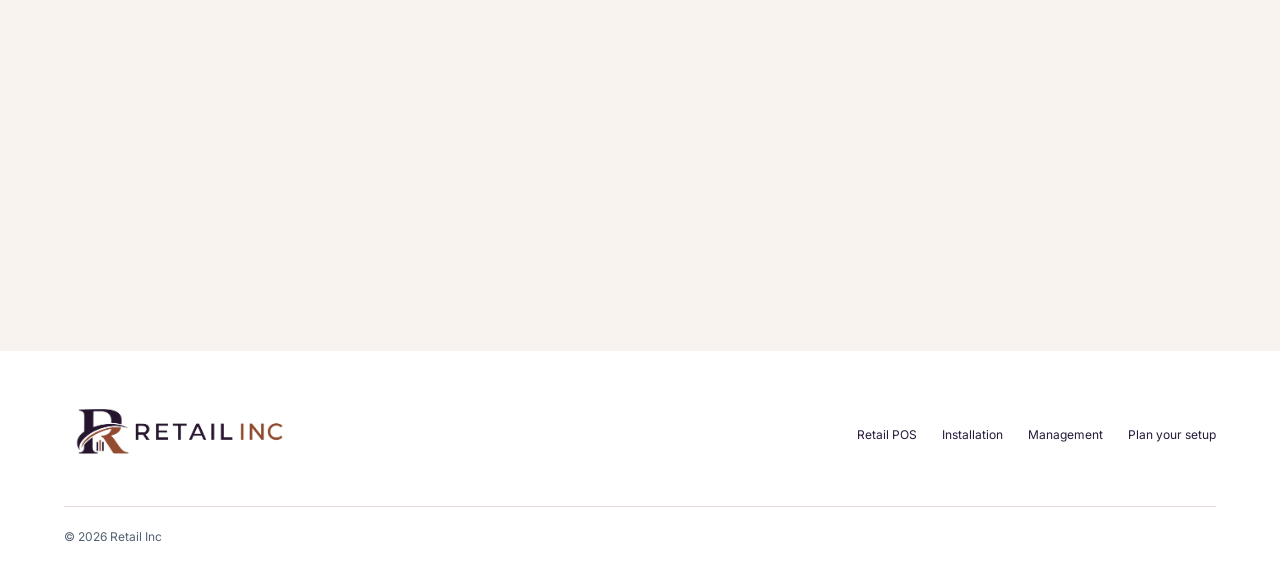
==== commit cb598b7c: "Embed the styled Retail Inc Zoho inquiry form" ====
--- a/index.html
+++ b/index.html
@@ -2,9 +2,36 @@
 <html lang="en"><head><meta charset="utf-8"><meta name="viewport" content="width=device-width,initial-scale=1">
 <title>Retail Point of Sale & Payments | Retail Inc</title><meta name="description" content="Retail POS installation and ongoing management for specialty stores, markets and multi-location retailers."><meta name="theme-color" content="#271938">
 <link rel="icon" href="assets/favicon.png" type="image/png">
-<link rel="stylesheet" href="styles.css"><link rel="stylesheet" href="partnership.css"><script src="app.js" defer></script></head>
+<link rel="stylesheet" href="styles.css"><link rel="stylesheet" href="partnership.css"><script src="app.js" defer></script>
+<style>
+  #contact .contact-grid { align-items: start; gap: clamp(24px, 4vw, 54px); }
+  #retail-inquiry { display: block; width: 100%; height: 985px; border: 0; background: transparent; }
+  @media (min-width: 961px) {
+    #contact .contact-grid { grid-template-columns: minmax(0, 0.7fr) minmax(0, 1.5fr); }
+    #retail-inquiry { height: 810px; }
+  }
+</style>
+</head>
 <body><a class="skip-link" href="#main">Skip to content</a>
 <div class="announcement"><div class="wrap"><span>POS installation &amp; management for retailers</span><a href="index.html#contact">Plan your setup ↗</a></div></div>
 <header><a class="brand retail-brand" href="index.html"><img src="assets/retail-inc-logo.png" alt="Retail Inc" width="2172" height="724"></a><button class="menu-toggle" aria-label="Open navigation" aria-expanded="false" aria-controls="navigation">☰</button><nav id="navigation" aria-label="Main navigation"><a href="retail-pos.html">Retail POS</a><a href="pos-installation.html">Installation</a><a href="pos-management.html">Management</a><a href="index.html#stores">Store types</a><a class="button small dark" href="index.html#contact">Plan your setup <span aria-hidden="true">↗</span></a></nav></header>
-<main id="main" tabindex="-1"><section class="partnership-hero" aria-labelledby="hero-heading"><img class="hero-photo" src="assets/retail-floor.jpg" alt="" width="1672" height="941" fetchpriority="high"><div class="hero-shade"></div><div class="wrap hero-content"><p class="eyebrow">POINT OF SALE FOR RETAIL</p><h1 id="hero-heading">A POS partner for <br>the stores you’re building.</h1><p>Retail Inc helps you plan, install and manage point-of-sale systems. Set up checkout, inventory and payments around the way your team works today and the locations you plan to open next.</p><div class="actions"><a class="button light" href="#contact">Plan your store setup ↗</a><a class="hero-call" href="retail-pos.html">Explore retail POS</a></div><div class="hero-bottom"><span>Installation &amp; ongoing management</span><span>Specialty retail · Markets · Multi-location stores</span></div></div></section><section class="intro-band"><div class="wrap"><h2>Your checkout is only one part of the store.</h2><p>Start with the way items move from receiving to the shelf to the register. Then choose hardware and software that fit your catalog, your people and your reporting needs.</p></div></section><section class="service-links wrap"><div class="service-links-heading"><h2>From system selection to day-to-day support</h2></div><div class="service-card-grid"><a class="service-link-card" href="retail-pos.html"><h3>Retail POS systems</h3><p>Plan registers, payments and stock workflows around the way you sell.</p><b>Explore retail POS ↗</b></a><a class="service-link-card" href="pos-installation.html"><h3>Installation &amp; rollout</h3><p>Prepare your catalog, test your lanes and plan the switch around trading hours.</p><b>Explore installation ↗</b></a><a class="service-link-card" href="pos-management.html"><h3>Management &amp; support</h3><p>Plan for changes, troubleshooting and new stores after launch.</p><b>Explore management ↗</b></a></div></section><section id="stores" class="sector-section wrap"><div class="sector-heading"><div><p class="eyebrow">SPECIALTY RETAIL</p><h2>Build the register around your merchandise.</h2></div><p>For boutiques, gift shops, home goods stores and specialty retailers with a catalog that changes by season.</p></div><div class="lodging-grid"><div class="stay-story"><p class="eyebrow">THE STORE WORKFLOW</p><h3>From receiving to returns</h3><ol><li><div><b>Receive and label</b><p>Plan item setup, barcodes and product variants before stock reaches the floor.</p></div></li><li><div><b>Sell and exchange</b><p>Test scanning, discounts, exchanges and receipts at the counter.</p></div></li><li><div><b>Review stock</b><p>Decide how staff will count inventory and flag items for reorder.</p></div></li></ol></div><div class="sector-copy"><p class="sector-lede">Make the everyday tasks easy to teach.</p><div class="topic-list"><article><h3>Catalog and variants</h3><p>Map sizes, colors and other options to the way you buy and sell items.</p></article><article><h3>Payments and returns</h3><p>Review payment hardware, refund controls and return policies with the selected platform.</p></article></div><a class="button dark" href="retail-pos.html">Explore retail POS ↗</a></div></div></section><div class="service-tint"><section id="markets" class="sector-section wrap"><div class="sector-heading"><div><p class="eyebrow">MARKETS AND CONVENIENCE</p><h2>Keep checkout moving when traffic picks up.</h2></div><p>Plan your lanes around basket size, scanning speed and the way staff replenish frequently sold items.</p></div><div class="lodging-grid"><div class="sector-copy"><p class="sector-lede">Make room for busy hours.</p><div class="topic-list"><article><h3>Checkout lanes</h3><p>Evaluate scanner, receipt printer and payment terminal placement.</p></article><article><h3>Inventory and price changes</h3><p>Review how managers update pricing, receive shipments and check stock.</p></article></div><a class="button dark" href="pos-installation.html">Explore installation ↗</a></div><div class="stay-story"><p class="eyebrow">CHECKOUT PLANNING</p><h3>A setup your staff can run</h3><ol><li><div><b>Counter layout</b><p>Identify where equipment and customer displays fit.</p></div></li><li><div><b>Exceptions</b><p>Walk through voids, returns and price checks.</p></div></li><li><div><b>Shift handoff</b><p>Decide who closes lanes and reviews sales reports.</p></div></li></ol></div></div></section></div><section class="other-venues wrap"><div><h2>Room for more than one store.</h2></div><article><h3>Pop-ups and seasonal shops</h3><p>Discuss mobile checkout, temporary inventory and what needs to travel with the team.</p></article><article><h3>Multi-location retailers</h3><p>Plan for stock transfers, store-level reporting and consistent staff permissions as you add locations.</p></article></section><section class="relationship-section" id="partnership"><div class="wrap"><div class="sector-heading"><h2>A clear plan from setup to support</h2><p>Define what your store needs now, who handles each part of the rollout and what changes after launch.</p></div><div class="relationship-grid"><article><h3>Review your workflows</h3><p>Look at your catalog, checkout, payments and inventory with the people who run the store.</p></article><article><h3>Get the store ready</h3><p>Confirm equipment, catalog data, testing and staff training before switching systems.</p></article><article><h3>Keep it current</h3><p>Agree on support scope and a process for adding lanes, products or locations.</p></article></div></div></section><section class="section wrap faq"><div><h2>Retail POS questions</h2></div><div class="faq-list"><details><summary>Can I keep my checkout hardware?</summary><p>Check the exact models of scanners, printers, payment terminals and other devices against the selected platform before deciding what to replace.</p></details><details><summary>Can my product catalog move to a new POS?</summary><p>Review your export format, SKU and barcode fields, product variants and inventory counts before agreeing on what can be imported.</p></details><details><summary>Can a POS connect to my online store?</summary><p>That depends on both platforms. Confirm how orders, returns and inventory sync before choosing the integration.</p></details></div></section><section class="contact-section" id="contact"><div class="wrap contact-grid"><div><h2>Plan your store setup</h2><p>Start with what you sell, how many locations you run and what you want to improve.</p><p id="inquiry-note">Use this worksheet to prepare a downloadable project brief. Your details stay in your browser during preparation.</p></div><form id="contact-form" aria-describedby="inquiry-note"><label>Business name<input name="business" required maxlength="120"></label><label>Store type<select name="venue" required><option value="">Select a store type</option><option>Specialty retail</option><option>Market or convenience store</option><option>Multi-location retail</option><option>Other</option></select></label><label>Number of locations<input name="locations" type="number" min="1" max="10000" required></label><label>What would you like to change?<textarea name="message" rows="4" maxlength="2000"></textarea></label><button class="button dark" type="submit">Prepare project brief</button><div id="brief-output" hidden><label>Your project brief<textarea id="brief-text" rows="6" readonly></textarea></label><a id="brief-download" class="text-link" download="retail-inc-pos-project-brief.txt">Download as text</a></div><p id="form-status" class="form-status" role="status"></p></form></div></section></main>
-<footer class="wrap"><div><a class="retail-brand" href="index.html"><img src="assets/retail-inc-logo.png" alt="Retail Inc" width="2172" height="724"></a></div><div><a href="retail-pos.html">Retail POS</a><a href="pos-installation.html">Installation</a><a href="pos-management.html">Management</a><a href="index.html#contact">Plan your setup</a></div><div class="footer-bottom"><span>© <span id="year">2026</span> Retail Inc</span></div></footer></body></html>+<main id="main" tabindex="-1"><section class="partnership-hero" aria-labelledby="hero-heading"><img class="hero-photo" src="assets/retail-floor.jpg" alt="" width="1672" height="941" fetchpriority="high"><div class="hero-shade"></div><div class="wrap hero-content"><p class="eyebrow">POINT OF SALE FOR RETAIL</p><h1 id="hero-heading">A POS partner for <br>the stores you’re building.</h1><p>Retail Inc helps you plan, install and manage point-of-sale systems. Set up checkout, inventory and payments around the way your team works today and the locations you plan to open next.</p><div class="actions"><a class="button light" href="#contact">Plan your store setup ↗</a><a class="hero-call" href="retail-pos.html">Explore retail POS</a></div><div class="hero-bottom"><span>Installation &amp; ongoing management</span><span>Specialty retail · Markets · Multi-location stores</span></div></div></section><section class="intro-band"><div class="wrap"><h2>Your checkout is only one part of the store.</h2><p>Start with the way items move from receiving to the shelf to the register. Then choose hardware and software that fit your catalog, your people and your reporting needs.</p></div></section><section class="service-links wrap"><div class="service-links-heading"><h2>From system selection to day-to-day support</h2></div><div class="service-card-grid"><a class="service-link-card" href="retail-pos.html"><h3>Retail POS systems</h3><p>Plan registers, payments and stock workflows around the way you sell.</p><b>Explore retail POS ↗</b></a><a class="service-link-card" href="pos-installation.html"><h3>Installation &amp; rollout</h3><p>Prepare your catalog, test your lanes and plan the switch around trading hours.</p><b>Explore installation ↗</b></a><a class="service-link-card" href="pos-management.html"><h3>Management &amp; support</h3><p>Plan for changes, troubleshooting and new stores after launch.</p><b>Explore management ↗</b></a></div></section><section id="stores" class="sector-section wrap"><div class="sector-heading"><div><p class="eyebrow">SPECIALTY RETAIL</p><h2>Build the register around your merchandise.</h2></div><p>For boutiques, gift shops, home goods stores and specialty retailers with a catalog that changes by season.</p></div><div class="lodging-grid"><div class="stay-story"><p class="eyebrow">THE STORE WORKFLOW</p><h3>From receiving to returns</h3><ol><li><div><b>Receive and label</b><p>Plan item setup, barcodes and product variants before stock reaches the floor.</p></div></li><li><div><b>Sell and exchange</b><p>Test scanning, discounts, exchanges and receipts at the counter.</p></div></li><li><div><b>Review stock</b><p>Decide how staff will count inventory and flag items for reorder.</p></div></li></ol></div><div class="sector-copy"><p class="sector-lede">Make the everyday tasks easy to teach.</p><div class="topic-list"><article><h3>Catalog and variants</h3><p>Map sizes, colors and other options to the way you buy and sell items.</p></article><article><h3>Payments and returns</h3><p>Review payment hardware, refund controls and return policies with the selected platform.</p></article></div><a class="button dark" href="retail-pos.html">Explore retail POS ↗</a></div></div></section><div class="service-tint"><section id="markets" class="sector-section wrap"><div class="sector-heading"><div><p class="eyebrow">MARKETS AND CONVENIENCE</p><h2>Keep checkout moving when traffic picks up.</h2></div><p>Plan your lanes around basket size, scanning speed and the way staff replenish frequently sold items.</p></div><div class="lodging-grid"><div class="sector-copy"><p class="sector-lede">Make room for busy hours.</p><div class="topic-list"><article><h3>Checkout lanes</h3><p>Evaluate scanner, receipt printer and payment terminal placement.</p></article><article><h3>Inventory and price changes</h3><p>Review how managers update pricing, receive shipments and check stock.</p></article></div><a class="button dark" href="pos-installation.html">Explore installation ↗</a></div><div class="stay-story"><p class="eyebrow">CHECKOUT PLANNING</p><h3>A setup your staff can run</h3><ol><li><div><b>Counter layout</b><p>Identify where equipment and customer displays fit.</p></div></li><li><div><b>Exceptions</b><p>Walk through voids, returns and price checks.</p></div></li><li><div><b>Shift handoff</b><p>Decide who closes lanes and reviews sales reports.</p></div></li></ol></div></div></section></div><section class="other-venues wrap"><div><h2>Room for more than one store.</h2></div><article><h3>Pop-ups and seasonal shops</h3><p>Discuss mobile checkout, temporary inventory and what needs to travel with the team.</p></article><article><h3>Multi-location retailers</h3><p>Plan for stock transfers, store-level reporting and consistent staff permissions as you add locations.</p></article></section><section class="relationship-section" id="partnership"><div class="wrap"><div class="sector-heading"><h2>A clear plan from setup to support</h2><p>Define what your store needs now, who handles each part of the rollout and what changes after launch.</p></div><div class="relationship-grid"><article><h3>Review your workflows</h3><p>Look at your catalog, checkout, payments and inventory with the people who run the store.</p></article><article><h3>Get the store ready</h3><p>Confirm equipment, catalog data, testing and staff training before switching systems.</p></article><article><h3>Keep it current</h3><p>Agree on support scope and a process for adding lanes, products or locations.</p></article></div></div></section><section class="section wrap faq"><div><h2>Retail POS questions</h2></div><div class="faq-list"><details><summary>Can I keep my checkout hardware?</summary><p>Check the exact models of scanners, printers, payment terminals and other devices against the selected platform before deciding what to replace.</p></details><details><summary>Can my product catalog move to a new POS?</summary><p>Review your export format, SKU and barcode fields, product variants and inventory counts before agreeing on what can be imported.</p></details><details><summary>Can a POS connect to my online store?</summary><p>That depends on both platforms. Confirm how orders, returns and inventory sync before choosing the integration.</p></details></div></section><section class="contact-section" id="contact"><div class="wrap contact-grid"><div><h2>Plan your store setup</h2><p>Start with what you sell, how many locations you run and what you want to improve.</p></div>
+<iframe id="retail-inquiry" title="Retail Inc inquiry form" scrolling="no" src="https://forms.zohopublic.com/digitalcashbox/form/retailinccontactus/formperma/Zixc26903njztecF-96MaXiVGDILjBzpbb6VWtBwoEs?zf_rszfm=1"></iframe>
+<script>
+  (() => {
+    const frame = document.querySelector('#retail-inquiry');
+    const formUrl = new URL(frame.src);
+    const formId = formUrl.pathname.split('/').pop();
+
+    window.addEventListener('message', event => {
+      if (event.origin !== formUrl.origin || event.source !== frame.contentWindow || typeof event.data !== 'string') return;
+      const [id, height, result, ...extra] = event.data.split('|');
+      if (id !== formId || !/^\d+$/.test(height) || extra.length) return;
+      const pixels = Number(height);
+      if (pixels < 80 || pixels > 10000) return;
+      frame.style.height = (pixels + 24) + 'px';
+      if (result !== undefined) frame.scrollIntoView({ block: 'nearest' });
+    });
+  })();
+</script></div></section></main>
+<footer class="wrap"><div><a class="retail-brand" href="index.html"><img src="assets/retail-inc-logo.png" alt="Retail Inc" width="2172" height="724"></a></div><div><a href="retail-pos.html">Retail POS</a><a href="pos-installation.html">Installation</a><a href="pos-management.html">Management</a><a href="index.html#contact">Plan your setup</a></div><div class="footer-bottom"><span>© <span id="year">2026</span> Retail Inc</span></div></footer></body></html>
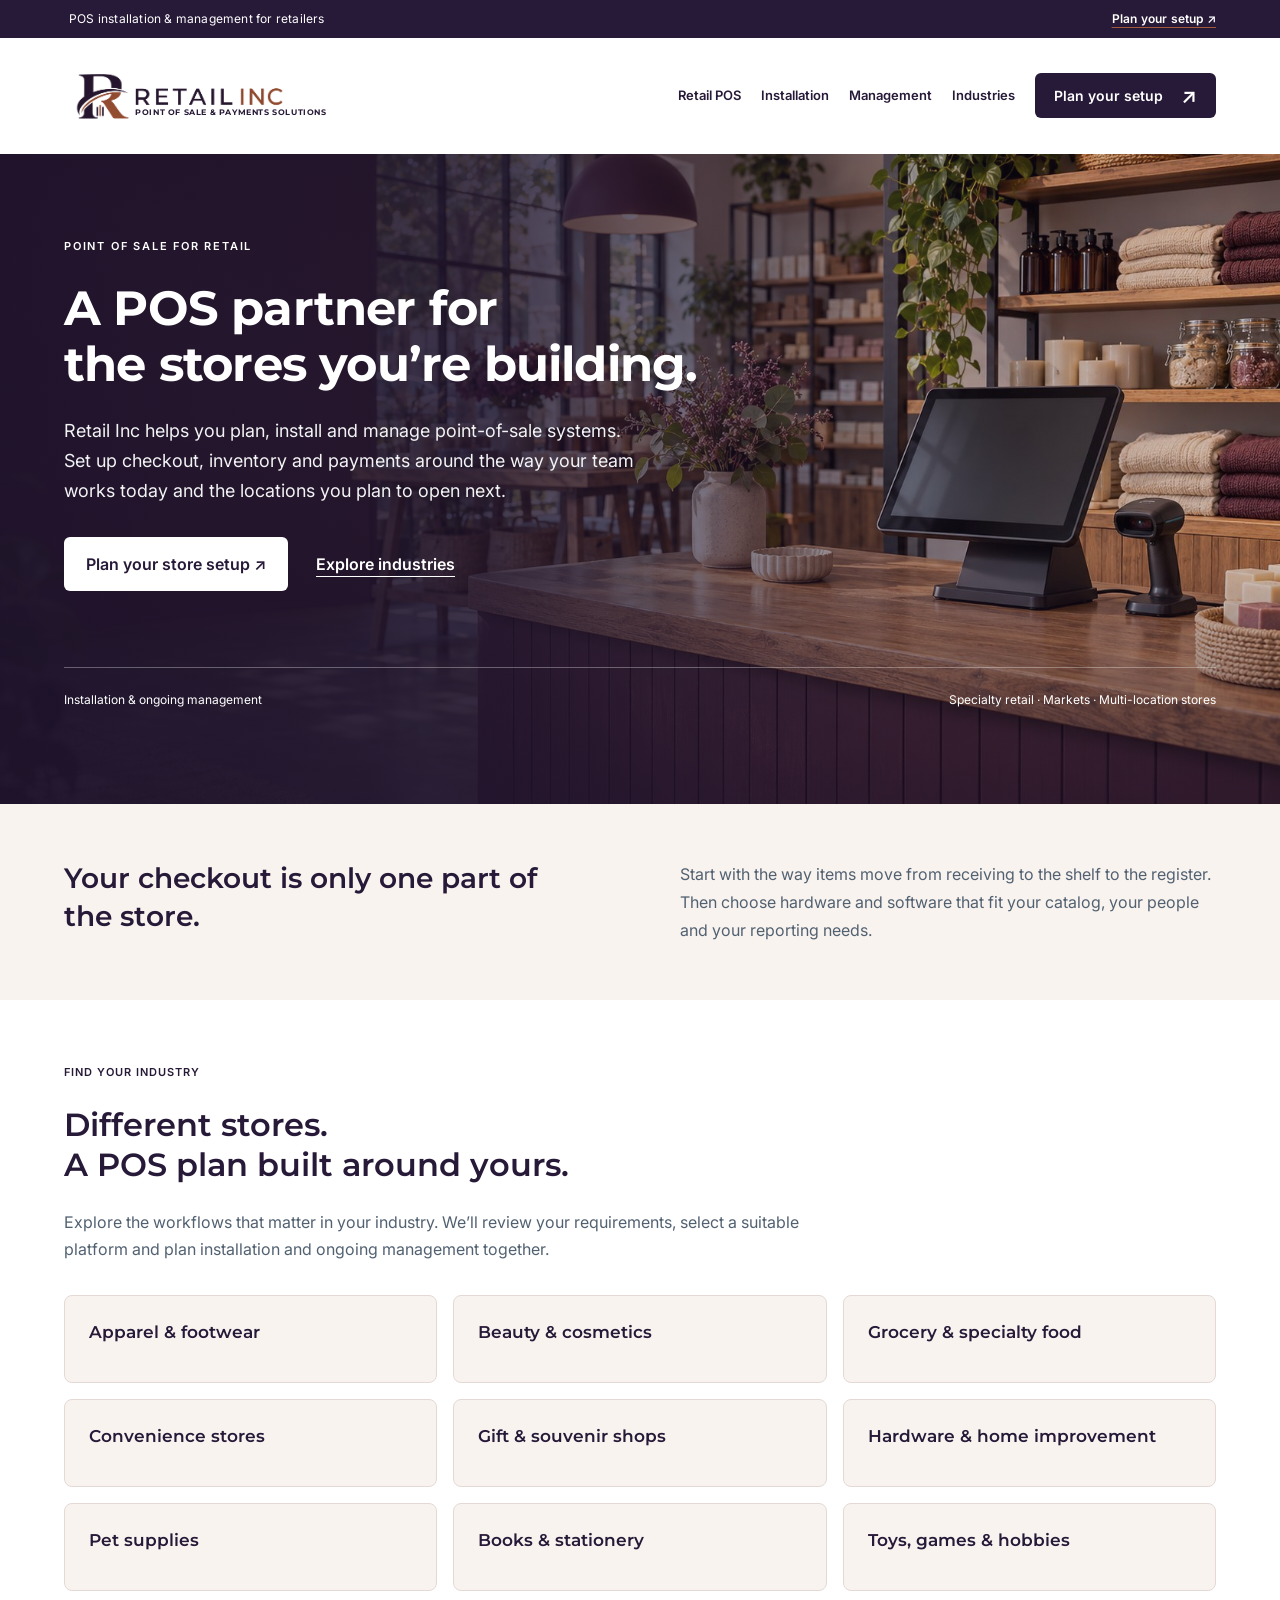
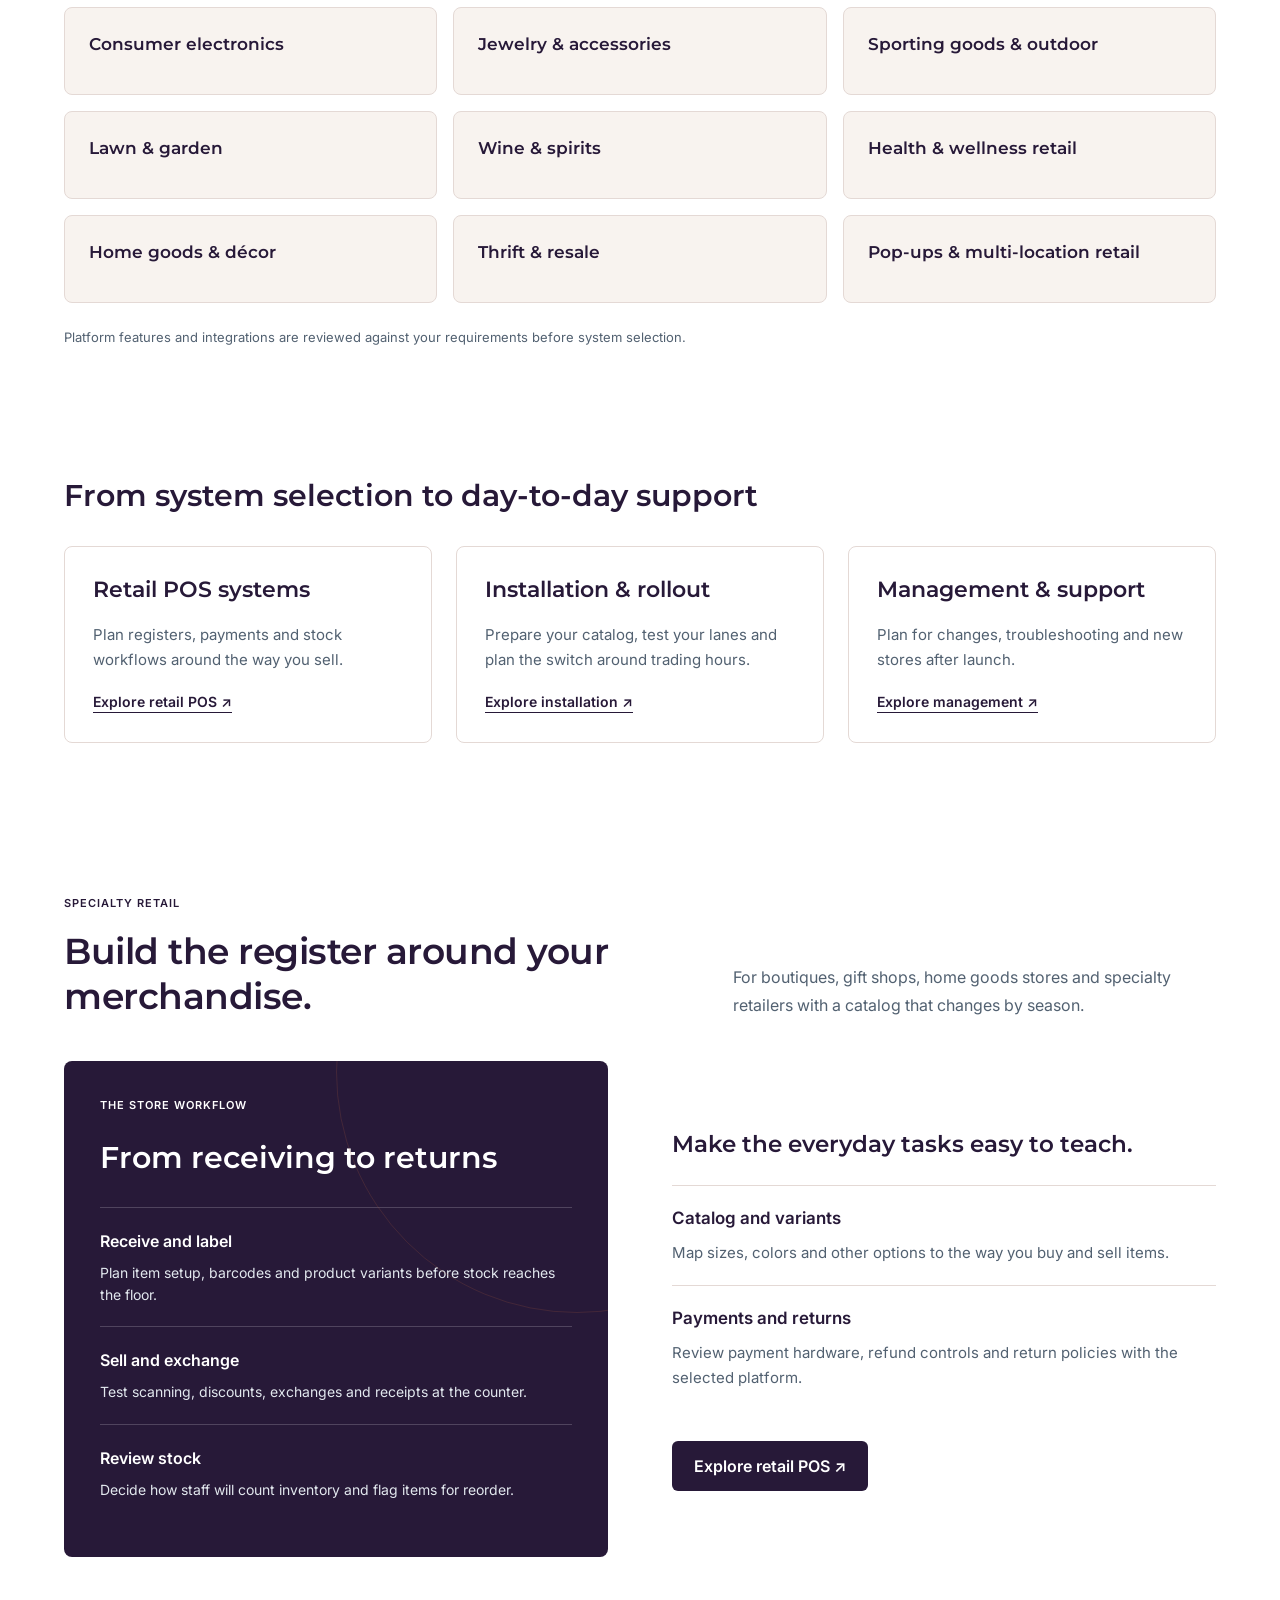
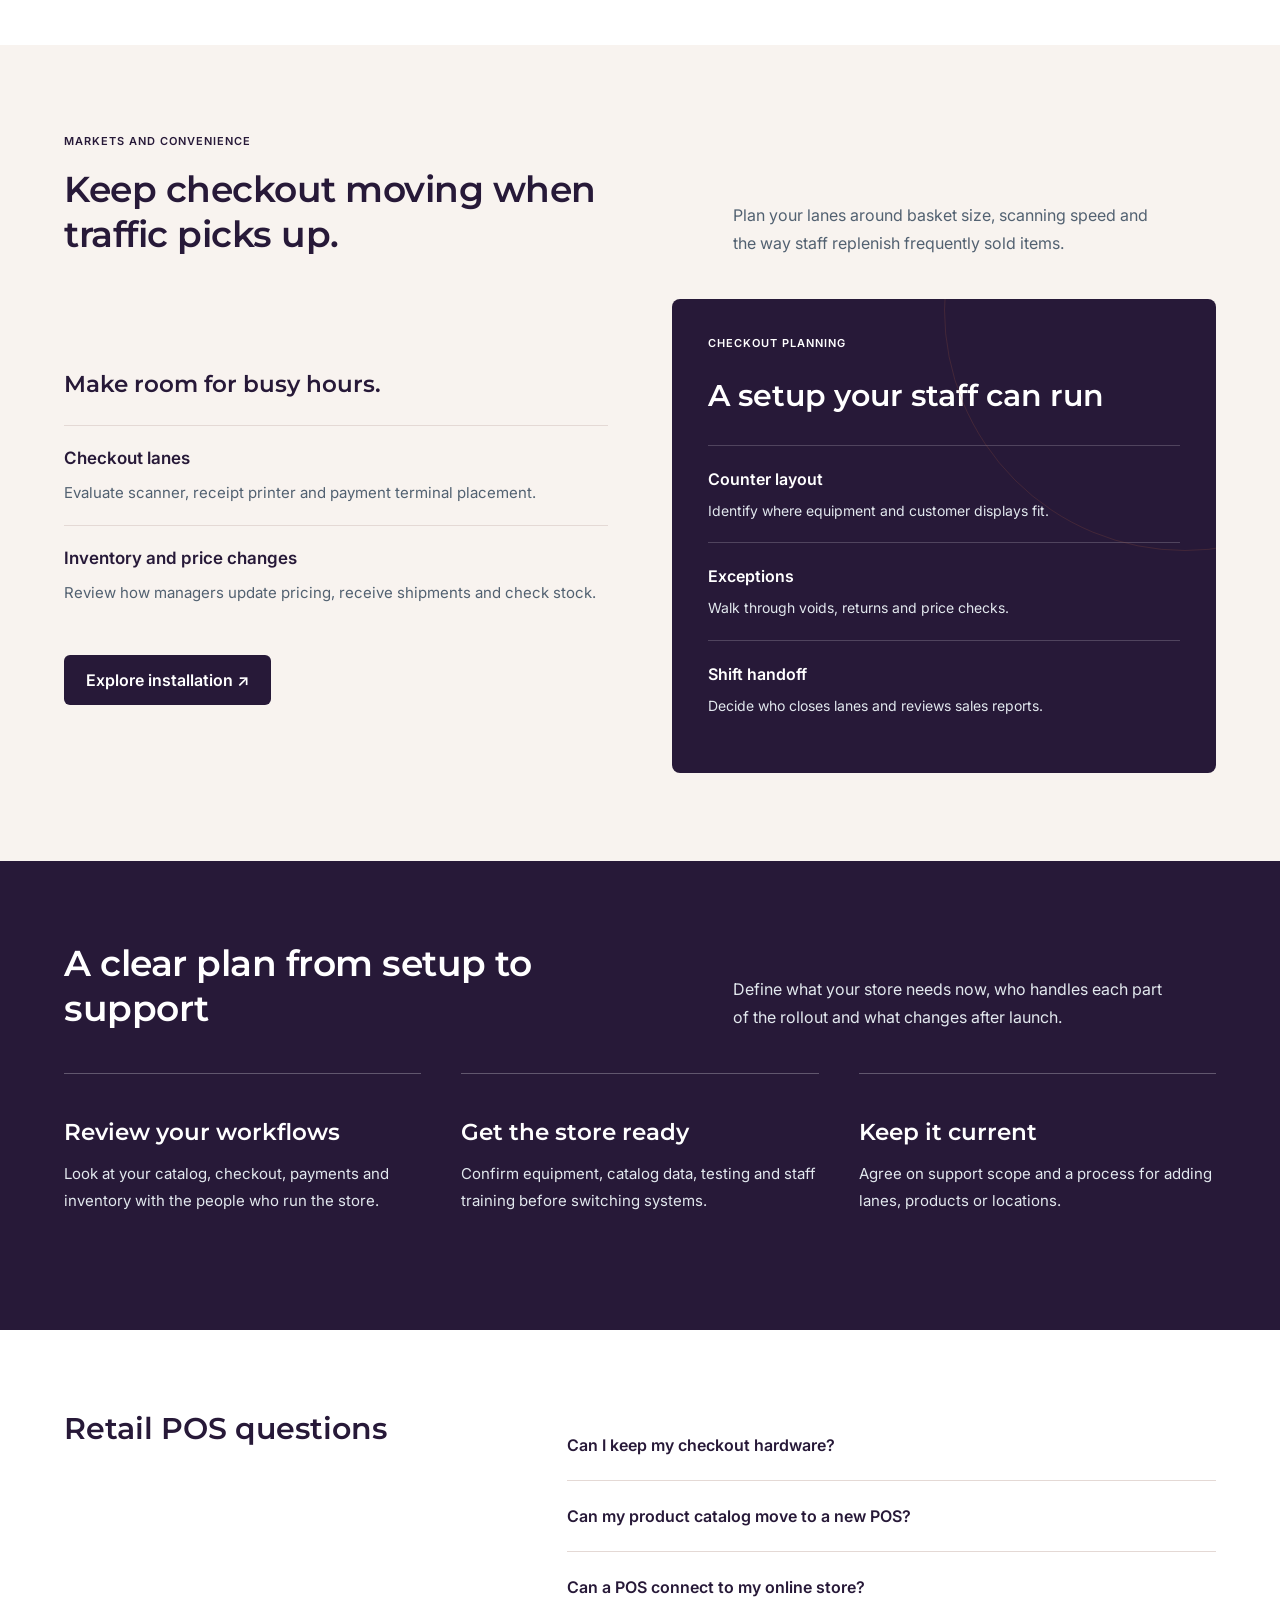
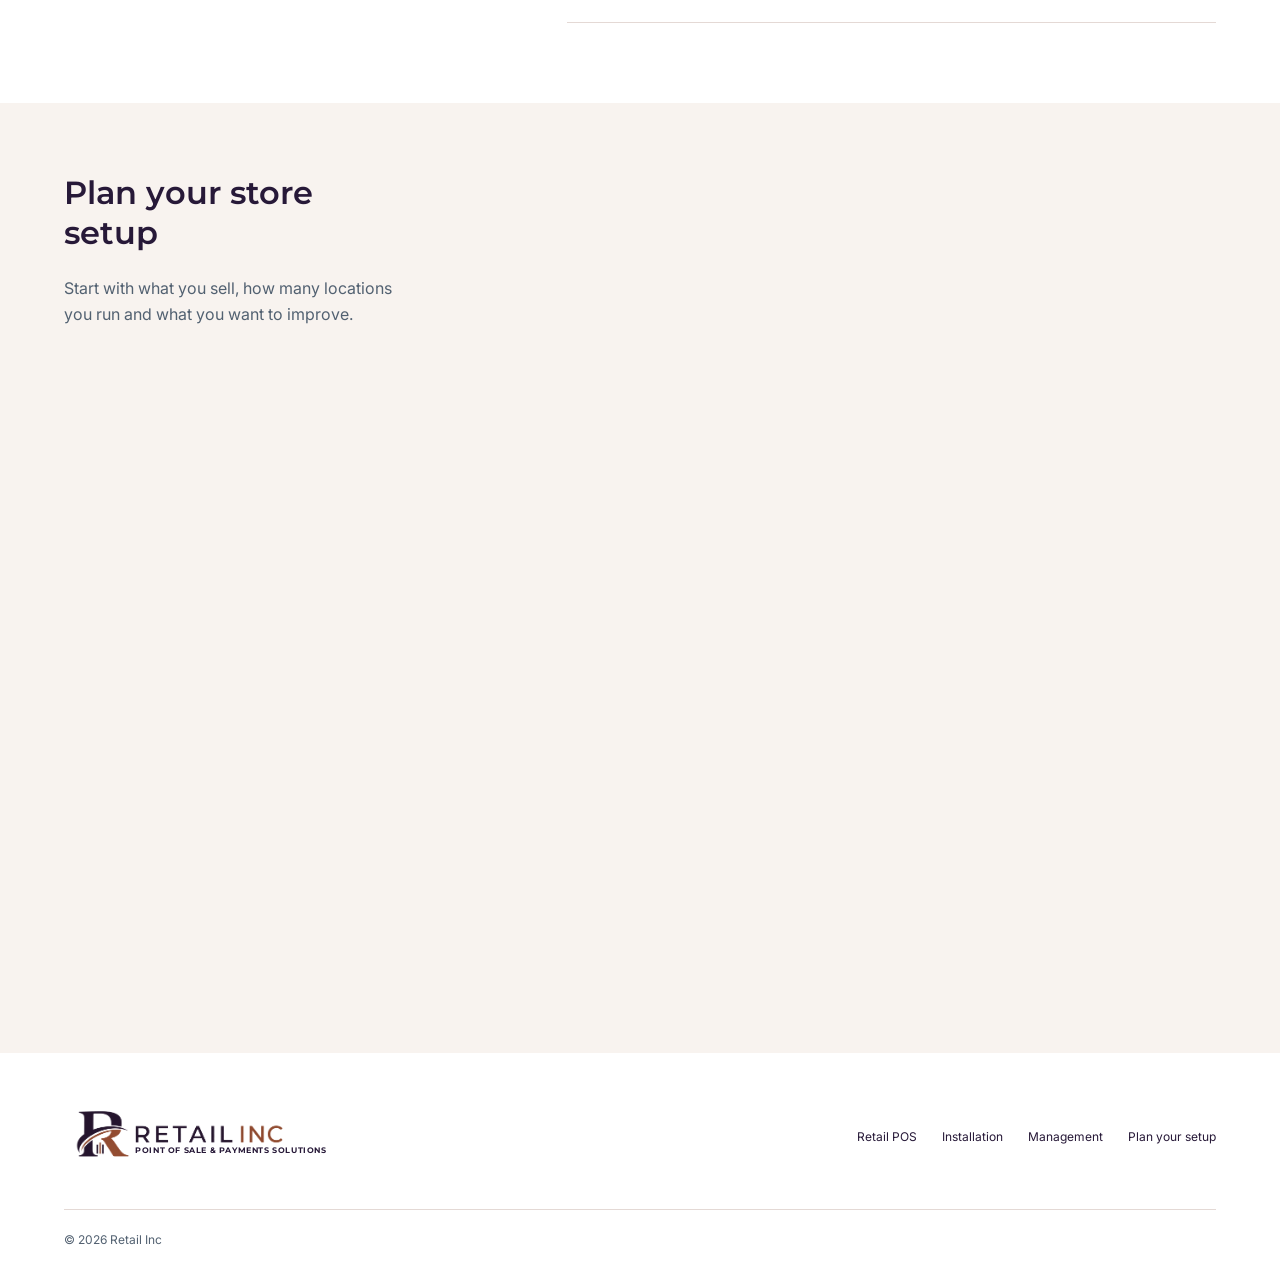
==== commit 87ac52f7: "Add an industry directory tailored to Retail Inc POS planning" ====
--- a/index.html
+++ b/index.html
@@ -11,11 +11,11 @@
     #retail-inquiry { height: 810px; }
   }
 </style>
-</head>
+<style>.industry-directory{padding-block:64px}.industry-directory h2{max-width:760px;margin-bottom:24px}.industry-intro{max-width:760px;color:var(--muted);line-height:1.7;margin-bottom:32px}.industry-grid{display:grid;grid-template-columns:repeat(3,minmax(0,1fr));gap:16px;align-items:start}.industry-card{border:1px solid var(--line);background:var(--cream);border-radius:8px;padding:0 24px}.industry-card summary{font:600 17px/1.5 'Montserrat',Arial,sans-serif;min-height:86px;padding:24px 24px 24px 0;cursor:pointer}.industry-card[open]{border-color:var(--gold)}.industry-card h3{font-size:18px;line-height:1.5;margin:0 0 14px}.industry-card p{font-size:15px;line-height:1.7;color:var(--muted)}.industry-card a{display:block;font-size:14px;text-decoration:underline;text-underline-offset:4px;padding-bottom:24px}.industry-note{font-size:13px;color:var(--muted);margin:24px 0 0}@media(max-width:950px){.industry-grid{grid-template-columns:repeat(2,minmax(0,1fr))}}@media(max-width:600px){.industry-grid{grid-template-columns:1fr}.industry-directory{padding-block:40px}.industry-card summary{min-height:72px}}</style></head>
 <body><a class="skip-link" href="#main">Skip to content</a>
 <div class="announcement"><div class="wrap"><span>POS installation &amp; management for retailers</span><a href="index.html#contact">Plan your setup ↗</a></div></div>
-<header><a class="brand retail-brand" href="index.html"><img src="assets/retail-inc-logo.png" alt="Retail Inc" width="2172" height="724"></a><button class="menu-toggle" aria-label="Open navigation" aria-expanded="false" aria-controls="navigation">☰</button><nav id="navigation" aria-label="Main navigation"><a href="retail-pos.html">Retail POS</a><a href="pos-installation.html">Installation</a><a href="pos-management.html">Management</a><a href="index.html#stores">Store types</a><a class="button small dark" href="index.html#contact">Plan your setup <span aria-hidden="true">↗</span></a></nav></header>
-<main id="main" tabindex="-1"><section class="partnership-hero" aria-labelledby="hero-heading"><img class="hero-photo" src="assets/retail-floor.jpg" alt="" width="1672" height="941" fetchpriority="high"><div class="hero-shade"></div><div class="wrap hero-content"><p class="eyebrow">POINT OF SALE FOR RETAIL</p><h1 id="hero-heading">A POS partner for <br>the stores you’re building.</h1><p>Retail Inc helps you plan, install and manage point-of-sale systems. Set up checkout, inventory and payments around the way your team works today and the locations you plan to open next.</p><div class="actions"><a class="button light" href="#contact">Plan your store setup ↗</a><a class="hero-call" href="retail-pos.html">Explore retail POS</a></div><div class="hero-bottom"><span>Installation &amp; ongoing management</span><span>Specialty retail · Markets · Multi-location stores</span></div></div></section><section class="intro-band"><div class="wrap"><h2>Your checkout is only one part of the store.</h2><p>Start with the way items move from receiving to the shelf to the register. Then choose hardware and software that fit your catalog, your people and your reporting needs.</p></div></section><section class="service-links wrap"><div class="service-links-heading"><h2>From system selection to day-to-day support</h2></div><div class="service-card-grid"><a class="service-link-card" href="retail-pos.html"><h3>Retail POS systems</h3><p>Plan registers, payments and stock workflows around the way you sell.</p><b>Explore retail POS ↗</b></a><a class="service-link-card" href="pos-installation.html"><h3>Installation &amp; rollout</h3><p>Prepare your catalog, test your lanes and plan the switch around trading hours.</p><b>Explore installation ↗</b></a><a class="service-link-card" href="pos-management.html"><h3>Management &amp; support</h3><p>Plan for changes, troubleshooting and new stores after launch.</p><b>Explore management ↗</b></a></div></section><section id="stores" class="sector-section wrap"><div class="sector-heading"><div><p class="eyebrow">SPECIALTY RETAIL</p><h2>Build the register around your merchandise.</h2></div><p>For boutiques, gift shops, home goods stores and specialty retailers with a catalog that changes by season.</p></div><div class="lodging-grid"><div class="stay-story"><p class="eyebrow">THE STORE WORKFLOW</p><h3>From receiving to returns</h3><ol><li><div><b>Receive and label</b><p>Plan item setup, barcodes and product variants before stock reaches the floor.</p></div></li><li><div><b>Sell and exchange</b><p>Test scanning, discounts, exchanges and receipts at the counter.</p></div></li><li><div><b>Review stock</b><p>Decide how staff will count inventory and flag items for reorder.</p></div></li></ol></div><div class="sector-copy"><p class="sector-lede">Make the everyday tasks easy to teach.</p><div class="topic-list"><article><h3>Catalog and variants</h3><p>Map sizes, colors and other options to the way you buy and sell items.</p></article><article><h3>Payments and returns</h3><p>Review payment hardware, refund controls and return policies with the selected platform.</p></article></div><a class="button dark" href="retail-pos.html">Explore retail POS ↗</a></div></div></section><div class="service-tint"><section id="markets" class="sector-section wrap"><div class="sector-heading"><div><p class="eyebrow">MARKETS AND CONVENIENCE</p><h2>Keep checkout moving when traffic picks up.</h2></div><p>Plan your lanes around basket size, scanning speed and the way staff replenish frequently sold items.</p></div><div class="lodging-grid"><div class="sector-copy"><p class="sector-lede">Make room for busy hours.</p><div class="topic-list"><article><h3>Checkout lanes</h3><p>Evaluate scanner, receipt printer and payment terminal placement.</p></article><article><h3>Inventory and price changes</h3><p>Review how managers update pricing, receive shipments and check stock.</p></article></div><a class="button dark" href="pos-installation.html">Explore installation ↗</a></div><div class="stay-story"><p class="eyebrow">CHECKOUT PLANNING</p><h3>A setup your staff can run</h3><ol><li><div><b>Counter layout</b><p>Identify where equipment and customer displays fit.</p></div></li><li><div><b>Exceptions</b><p>Walk through voids, returns and price checks.</p></div></li><li><div><b>Shift handoff</b><p>Decide who closes lanes and reviews sales reports.</p></div></li></ol></div></div></section></div><section class="other-venues wrap"><div><h2>Room for more than one store.</h2></div><article><h3>Pop-ups and seasonal shops</h3><p>Discuss mobile checkout, temporary inventory and what needs to travel with the team.</p></article><article><h3>Multi-location retailers</h3><p>Plan for stock transfers, store-level reporting and consistent staff permissions as you add locations.</p></article></section><section class="relationship-section" id="partnership"><div class="wrap"><div class="sector-heading"><h2>A clear plan from setup to support</h2><p>Define what your store needs now, who handles each part of the rollout and what changes after launch.</p></div><div class="relationship-grid"><article><h3>Review your workflows</h3><p>Look at your catalog, checkout, payments and inventory with the people who run the store.</p></article><article><h3>Get the store ready</h3><p>Confirm equipment, catalog data, testing and staff training before switching systems.</p></article><article><h3>Keep it current</h3><p>Agree on support scope and a process for adding lanes, products or locations.</p></article></div></div></section><section class="section wrap faq"><div><h2>Retail POS questions</h2></div><div class="faq-list"><details><summary>Can I keep my checkout hardware?</summary><p>Check the exact models of scanners, printers, payment terminals and other devices against the selected platform before deciding what to replace.</p></details><details><summary>Can my product catalog move to a new POS?</summary><p>Review your export format, SKU and barcode fields, product variants and inventory counts before agreeing on what can be imported.</p></details><details><summary>Can a POS connect to my online store?</summary><p>That depends on both platforms. Confirm how orders, returns and inventory sync before choosing the integration.</p></details></div></section><section class="contact-section" id="contact"><div class="wrap contact-grid"><div><h2>Plan your store setup</h2><p>Start with what you sell, how many locations you run and what you want to improve.</p></div>
+<header><a class="brand retail-brand" href="index.html"><img src="assets/retail-inc-logo.png" alt="Retail Inc" width="2172" height="724"></a><button class="menu-toggle" aria-label="Open navigation" aria-expanded="false" aria-controls="navigation">☰</button><nav id="navigation" aria-label="Main navigation"><a href="retail-pos.html">Retail POS</a><a href="pos-installation.html">Installation</a><a href="pos-management.html">Management</a><a href="index.html#industries">Industries</a><a class="button small dark" href="index.html#contact">Plan your setup <span aria-hidden="true">↗</span></a></nav></header>
+<main id="main" tabindex="-1"><section class="partnership-hero" aria-labelledby="hero-heading"><img class="hero-photo" src="assets/retail-floor.jpg" alt="" width="1672" height="941" fetchpriority="high"><div class="hero-shade"></div><div class="wrap hero-content"><p class="eyebrow">POINT OF SALE FOR RETAIL</p><h1 id="hero-heading">A POS partner for <br>the stores you’re building.</h1><p>Retail Inc helps you plan, install and manage point-of-sale systems. Set up checkout, inventory and payments around the way your team works today and the locations you plan to open next.</p><div class="actions"><a class="button light" href="#contact">Plan your store setup ↗</a><a class="hero-call" href="#industries">Explore industries</a></div><div class="hero-bottom"><span>Installation &amp; ongoing management</span><span>Specialty retail · Markets · Multi-location stores</span></div></div></section><section class="intro-band"><div class="wrap"><h2>Your checkout is only one part of the store.</h2><p>Start with the way items move from receiving to the shelf to the register. Then choose hardware and software that fit your catalog, your people and your reporting needs.</p></div></section><section class="industry-directory wrap" id="industries" aria-labelledby="industries-title"><p class="eyebrow">FIND YOUR INDUSTRY</p><h2 id="industries-title">Different stores.<br>A POS plan built around yours.</h2><p class="industry-intro">Explore the workflows that matter in your industry. We’ll review your requirements, select a suitable platform and plan installation and ongoing management together.</p><div class="industry-grid"><details class="industry-card"><summary>Apparel & footwear</summary><h3>Sizes, colors and seasonal collections</h3><p>Plan product variants, barcode labels, exchanges and stock visibility across your selling channels.</p><a href="#contact">Discuss your apparel and footwear setup ↗</a></details><details class="industry-card"><summary>Beauty & cosmetics</summary><h3>A catalog with plenty of choice</h3><p>Discuss shades, product ranges, promotions and the way your team tracks replenishment.</p><a href="#contact">Discuss your beauty and cosmetics setup ↗</a></details><details class="industry-card"><summary>Grocery & specialty food</summary><h3>Everyday essentials and fresh stock</h3><p>Review scanning, price changes, receiving and any scale or perishable inventory requirements.</p><a href="#contact">Discuss your grocery and specialty food setup ↗</a></details><details class="industry-card"><summary>Convenience stores</summary><h3>Checkout for busy hours</h3><p>Plan counter equipment, frequent price updates and quick item lookup with your team.</p><a href="#contact">Discuss your convenience stores setup ↗</a></details><details class="industry-card"><summary>Gift & souvenir shops</summary><h3>Distinctive products, simple checkout</h3><p>Consider gift receipts, seasonal assortments, barcode labels and items from multiple suppliers.</p><a href="#contact">Discuss your gift and souvenir shops setup ↗</a></details><details class="industry-card"><summary>Hardware & home improvement</summary><h3>A wide range of items and units</h3><p>Review product lookup, purchasing, units of measure and how staff handle special orders.</p><a href="#contact">Discuss your hardware and home improvement setup ↗</a></details><details class="industry-card"><summary>Pet supplies</summary><h3>Supplies customers come back for</h3><p>Plan repeat purchases, varied pack sizes, stock counts and supplier ordering.</p><a href="#contact">Discuss your pet supplies setup ↗</a></details><details class="industry-card"><summary>Books & stationery</summary><h3>Find the right title or item</h3><p>Discuss ISBN and barcode scanning, category reporting and receiving new releases or collections.</p><a href="#contact">Discuss your books and stationery setup ↗</a></details><details class="industry-card"><summary>Toys, games & hobbies</summary><h3>Collections that keep changing</h3><p>Review editions, product categories, seasonal releases and inventory counts.</p><a href="#contact">Discuss your toys, games and hobbies setup ↗</a></details><details class="industry-card"><summary>Consumer electronics</summary><h3>More detail at the counter</h3><p>Review serial-number requirements, accessories, returns and product information before choosing a platform.</p><a href="#contact">Discuss your consumer electronics setup ↗</a></details><details class="industry-card"><summary>Jewelry & accessories</summary><h3>Attention to every item</h3><p>Discuss individual item records, stock controls, pricing and staff access requirements.</p><a href="#contact">Discuss your jewelry and accessories setup ↗</a></details><details class="industry-card"><summary>Sporting goods & outdoor</summary><h3>Equipment, apparel and accessories</h3><p>Plan sizes, variants, seasonal ranges and stock across different departments.</p><a href="#contact">Discuss your sporting goods and outdoor setup ↗</a></details><details class="industry-card"><summary>Lawn & garden</summary><h3>Built around seasonal trading</h3><p>Review changing assortments, receiving, outdoor checkout needs and product labeling.</p><a href="#contact">Discuss your lawn and garden setup ↗</a></details><details class="industry-card"><summary>Wine & spirits</summary><h3>Bottles, cases and specialty ranges</h3><p>Discuss pack sizes, promotions and applicable age-verification requirements with your selected provider.</p><a href="#contact">Discuss your wine and spirits setup ↗</a></details><details class="industry-card"><summary>Health & wellness retail</summary><h3>Product ranges with repeat demand</h3><p>Review supplements, specialty food, category organization and any expiry-tracking requirements.</p><a href="#contact">Discuss your health and wellness retail setup ↗</a></details><details class="industry-card"><summary>Home goods & décor</summary><h3>Products for every room</h3><p>Plan large and small items, product options, delivery requirements and purchasing workflows.</p><a href="#contact">Discuss your home goods and décor setup ↗</a></details><details class="industry-card"><summary>Thrift & resale</summary><h3>A changing mix of unique stock</h3><p>Discuss one-off items, pricing, categories and labeling as new merchandise arrives.</p><a href="#contact">Discuss your thrift and resale setup ↗</a></details><details class="industry-card"><summary>Pop-ups & multi-location retail</summary><h3>Where your next store takes you</h3><p>Review mobile checkout, temporary setups, transfers and reporting across locations.</p><a href="#contact">Discuss your pop-ups and multi-location retail setup ↗</a></details></div><p class="industry-note">Platform features and integrations are reviewed against your requirements before system selection.</p></section><section class="service-links wrap"><div class="service-links-heading"><h2>From system selection to day-to-day support</h2></div><div class="service-card-grid"><a class="service-link-card" href="retail-pos.html"><h3>Retail POS systems</h3><p>Plan registers, payments and stock workflows around the way you sell.</p><b>Explore retail POS ↗</b></a><a class="service-link-card" href="pos-installation.html"><h3>Installation &amp; rollout</h3><p>Prepare your catalog, test your lanes and plan the switch around trading hours.</p><b>Explore installation ↗</b></a><a class="service-link-card" href="pos-management.html"><h3>Management &amp; support</h3><p>Plan for changes, troubleshooting and new stores after launch.</p><b>Explore management ↗</b></a></div></section><section id="stores" class="sector-section wrap"><div class="sector-heading"><div><p class="eyebrow">SPECIALTY RETAIL</p><h2>Build the register around your merchandise.</h2></div><p>For boutiques, gift shops, home goods stores and specialty retailers with a catalog that changes by season.</p></div><div class="lodging-grid"><div class="stay-story"><p class="eyebrow">THE STORE WORKFLOW</p><h3>From receiving to returns</h3><ol><li><div><b>Receive and label</b><p>Plan item setup, barcodes and product variants before stock reaches the floor.</p></div></li><li><div><b>Sell and exchange</b><p>Test scanning, discounts, exchanges and receipts at the counter.</p></div></li><li><div><b>Review stock</b><p>Decide how staff will count inventory and flag items for reorder.</p></div></li></ol></div><div class="sector-copy"><p class="sector-lede">Make the everyday tasks easy to teach.</p><div class="topic-list"><article><h3>Catalog and variants</h3><p>Map sizes, colors and other options to the way you buy and sell items.</p></article><article><h3>Payments and returns</h3><p>Review payment hardware, refund controls and return policies with the selected platform.</p></article></div><a class="button dark" href="retail-pos.html">Explore retail POS ↗</a></div></div></section><div class="service-tint"><section id="markets" class="sector-section wrap"><div class="sector-heading"><div><p class="eyebrow">MARKETS AND CONVENIENCE</p><h2>Keep checkout moving when traffic picks up.</h2></div><p>Plan your lanes around basket size, scanning speed and the way staff replenish frequently sold items.</p></div><div class="lodging-grid"><div class="sector-copy"><p class="sector-lede">Make room for busy hours.</p><div class="topic-list"><article><h3>Checkout lanes</h3><p>Evaluate scanner, receipt printer and payment terminal placement.</p></article><article><h3>Inventory and price changes</h3><p>Review how managers update pricing, receive shipments and check stock.</p></article></div><a class="button dark" href="pos-installation.html">Explore installation ↗</a></div><div class="stay-story"><p class="eyebrow">CHECKOUT PLANNING</p><h3>A setup your staff can run</h3><ol><li><div><b>Counter layout</b><p>Identify where equipment and customer displays fit.</p></div></li><li><div><b>Exceptions</b><p>Walk through voids, returns and price checks.</p></div></li><li><div><b>Shift handoff</b><p>Decide who closes lanes and reviews sales reports.</p></div></li></ol></div></div></section></div><section class="relationship-section" id="partnership"><div class="wrap"><div class="sector-heading"><h2>A clear plan from setup to support</h2><p>Define what your store needs now, who handles each part of the rollout and what changes after launch.</p></div><div class="relationship-grid"><article><h3>Review your workflows</h3><p>Look at your catalog, checkout, payments and inventory with the people who run the store.</p></article><article><h3>Get the store ready</h3><p>Confirm equipment, catalog data, testing and staff training before switching systems.</p></article><article><h3>Keep it current</h3><p>Agree on support scope and a process for adding lanes, products or locations.</p></article></div></div></section><section class="section wrap faq"><div><h2>Retail POS questions</h2></div><div class="faq-list"><details><summary>Can I keep my checkout hardware?</summary><p>Check the exact models of scanners, printers, payment terminals and other devices against the selected platform before deciding what to replace.</p></details><details><summary>Can my product catalog move to a new POS?</summary><p>Review your export format, SKU and barcode fields, product variants and inventory counts before agreeing on what can be imported.</p></details><details><summary>Can a POS connect to my online store?</summary><p>That depends on both platforms. Confirm how orders, returns and inventory sync before choosing the integration.</p></details></div></section><section class="contact-section" id="contact"><div class="wrap contact-grid"><div><h2>Plan your store setup</h2><p>Start with what you sell, how many locations you run and what you want to improve.</p></div>
 <iframe id="retail-inquiry" title="Retail Inc inquiry form" scrolling="no" src="https://forms.zohopublic.com/digitalcashbox/form/retailinccontactus/formperma/Zixc26903njztecF-96MaXiVGDILjBzpbb6VWtBwoEs?zf_rszfm=1"></iframe>
 <script>
   (() => {
--- a/partnership.css
+++ b/partnership.css
@@ -40,3 +40,18 @@
 
 #brief-output { margin-top: 24px; }
 #brief-output .text-link { min-height: 44px; }
+
+/* Retail Inc logo lockup */
+.retail-brand { position: relative; }
+.retail-brand::after {
+  content: 'POINT OF SALE & PAYMENTS SOLUTIONS';
+  position: absolute;
+  inset-block-start: 66%;
+  inset-inline-start: 31%;
+  color: var(--ink);
+  font: 700 7.5px/1.2 'Montserrat', Arial, sans-serif;
+  letter-spacing: 0.08em;
+  white-space: nowrap;
+}
+@media (max-width: 800px) { .retail-brand::after { font-size: 6px; } }
+@media (max-width: 360px) { .retail-brand::after { font-size: 5.25px; } }
